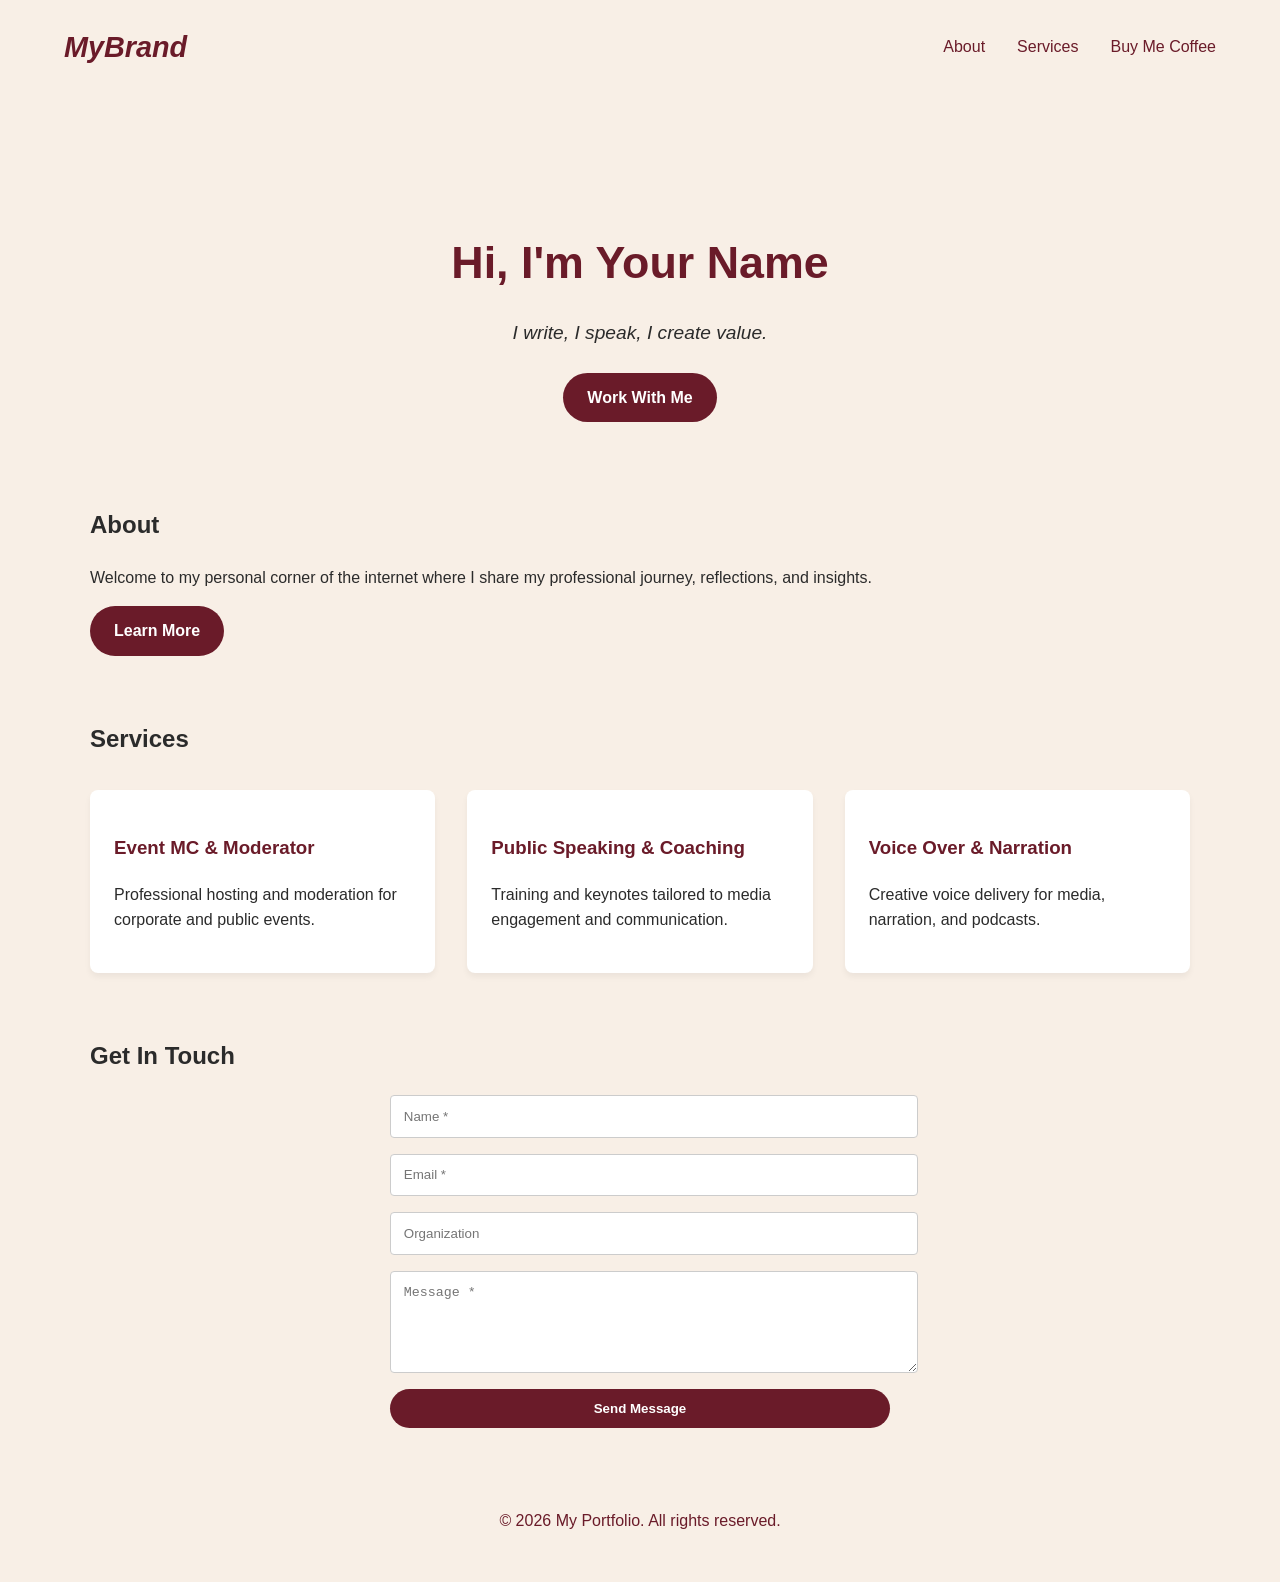
==== index.html @ 838e9119 "Complete portfolio website structure and styling" ====
<!DOCTYPE html>
<html lang="en">
<head>
  <meta charset="UTF-8">
  <meta name="viewport" content="width=device-width, initial-scale=1.0">
  <title>Home - My Portfolio</title>
  <link rel="stylesheet" href="style.css">
</head>
<body>

  <nav>
    <a href="index.html" class="logo">MyBrand</a>
    <ul class="nav-links">
      <li><a href="about.html">About</a></li>
      <li><a href="index.html#services">Services</a></li>
      <li><a href="support.html">Buy Me Coffee</a></li>
    </ul>
  </nav>

  <main class="container">
    <!-- Hero Section -->
    <section class="hero">
      <h1>Hi, I'm Your Name</h1>
      <p>I write, I speak, I create value.</p>
      <a href="#contact" class="btn-primary">Work With Me</a>
    </section>

    <!-- About Preview Section -->
    <section>
      <h2>About</h2>
      <p>Welcome to my personal corner of the internet where I share my professional journey, reflections, and insights.</p>
      <a href="about.html" class="btn-primary">Learn More</a>
    </section>

    <!-- Services Section -->
    <section id="services" style="margin-top: 4rem;">
      <h2>Services</h2>
      <div class="services-grid">
        <div class="card">
          <h3>Event MC & Moderator</h3>
          <p>Professional hosting and moderation for corporate and public events.</p>
        </div>
        <div class="card">
          <h3>Public Speaking & Coaching</h3>
          <p>Training and keynotes tailored to media engagement and communication.</p>
        </div>
        <div class="card">
          <h3>Voice Over & Narration</h3>
          <p>Creative voice delivery for media, narration, and podcasts.</p>
        </div>
      </div>
    </section>

    <!-- Contact Form Section -->
    <section id="contact" style="margin-top: 4rem;">
      <h2>Get In Touch</h2>
      <!-- Replace YOUR_FORM_ENDPOINT with Formspree or Web3Forms URL -->
      <form class="contact-form" action="https://formspree.io/f/YOUR_FORM_ENDPOINT" method="POST">
        <input type="text" name="name" placeholder="Name *" required>
        <input type="email" name="email" placeholder="Email *" required>
        <input type="text" name="organization" placeholder="Organization">
        <textarea name="message" rows="5" placeholder="Message *" required></textarea>
        <button type="submit" class="btn-primary">Send Message</button>
      </form>
    </section>
  </main>

  <footer>
    <p>&copy; 2026 My Portfolio. All rights reserved.</p>
  </footer>

</body>
</html>
---- style.css ----
/* Color Theme & Typography */
:root {
  --bg-color: #F8EFE6;
  --text-dark: #2B2B2B;
  --accent-burgundy: #6A1B29;
  --card-bg: #FFFFFF;
}

body {
  margin: 0;
  padding: 0;
  background-color: var(--bg-color);
  color: var(--text-dark);
  font-family: 'Segoe UI', Tahoma, Geneva, Verdana, sans-serif;
  line-height: 1.6;
}

/* Navigation */
nav {
  display: flex;
  justify-content: space-between;
  align-items: center;
  padding: 1.5rem 5%;
}

.logo {
  font-size: 1.8rem;
  font-weight: bold;
  font-style: italic;
  color: var(--accent-burgundy);
  text-decoration: none;
}

.nav-links {
  list-style: none;
  display: flex;
  gap: 2rem;
  margin: 0;
  padding: 0;
}

.nav-links a {
  text-decoration: none;
  color: var(--accent-burgundy);
  font-weight: 500;
}

/* Buttons */
.btn-primary {
  background-color: var(--accent-burgundy);
  color: #FFF;
  padding: 0.75rem 1.5rem;
  border-radius: 25px;
  text-decoration: none;
  display: inline-block;
  border: none;
  cursor: pointer;
  font-weight: bold;
}

/* Layout Sections */
.container {
  width: 90%;
  max-width: 1100px;
  margin: 0 auto;
  padding: 2rem 0;
}

.hero {
  text-align: center;
  padding: 4rem 1rem;
}

.hero h1 {
  font-size: 2.8rem;
  color: var(--accent-burgundy);
  margin-bottom: 0.5rem;
}

.hero p {
  font-size: 1.2rem;
  font-style: italic;
  margin-bottom: 1.5rem;
}

.services-grid, .grid-2-col {
  display: grid;
  grid-template-columns: repeat(auto-fit, minmax(280px, 1fr));
  gap: 2rem;
  margin-top: 2rem;
}

.card {
  background: var(--card-bg);
  padding: 1.5rem;
  border-radius: 8px;
  box-shadow: 0 4px 6px rgba(0,0,0,0.05);
}

.card h3 {
  color: var(--accent-burgundy);
}

/* Contact Form */
.contact-form {
  display: flex;
  flex-direction: column;
  gap: 1rem;
  max-width: 500px;
  margin: 0 auto;
}

.contact-form input, .contact-form textarea {
  width: 100%;
  padding: 0.8rem;
  border: 1px solid #CCC;
  border-radius: 4px;
}

footer {
  text-align: center;
  padding: 2rem;
  color: var(--accent-burgundy);
}
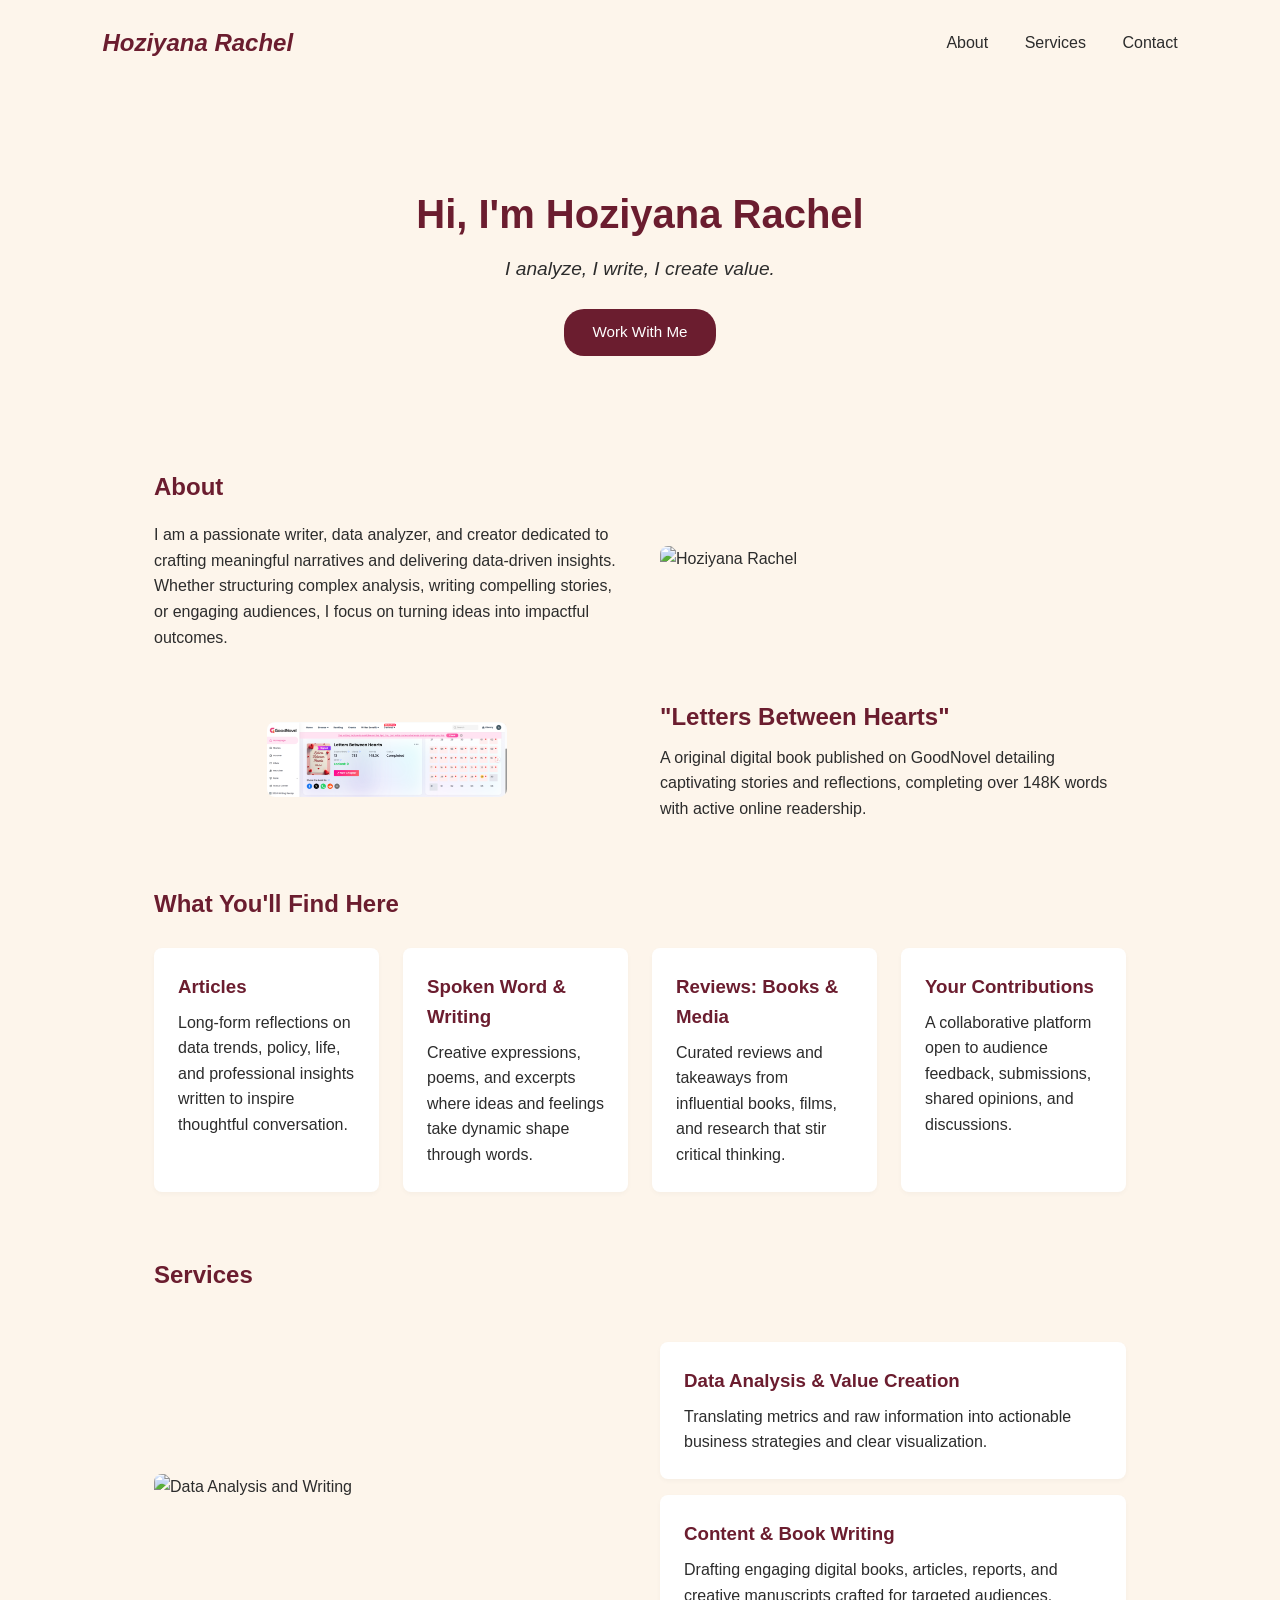
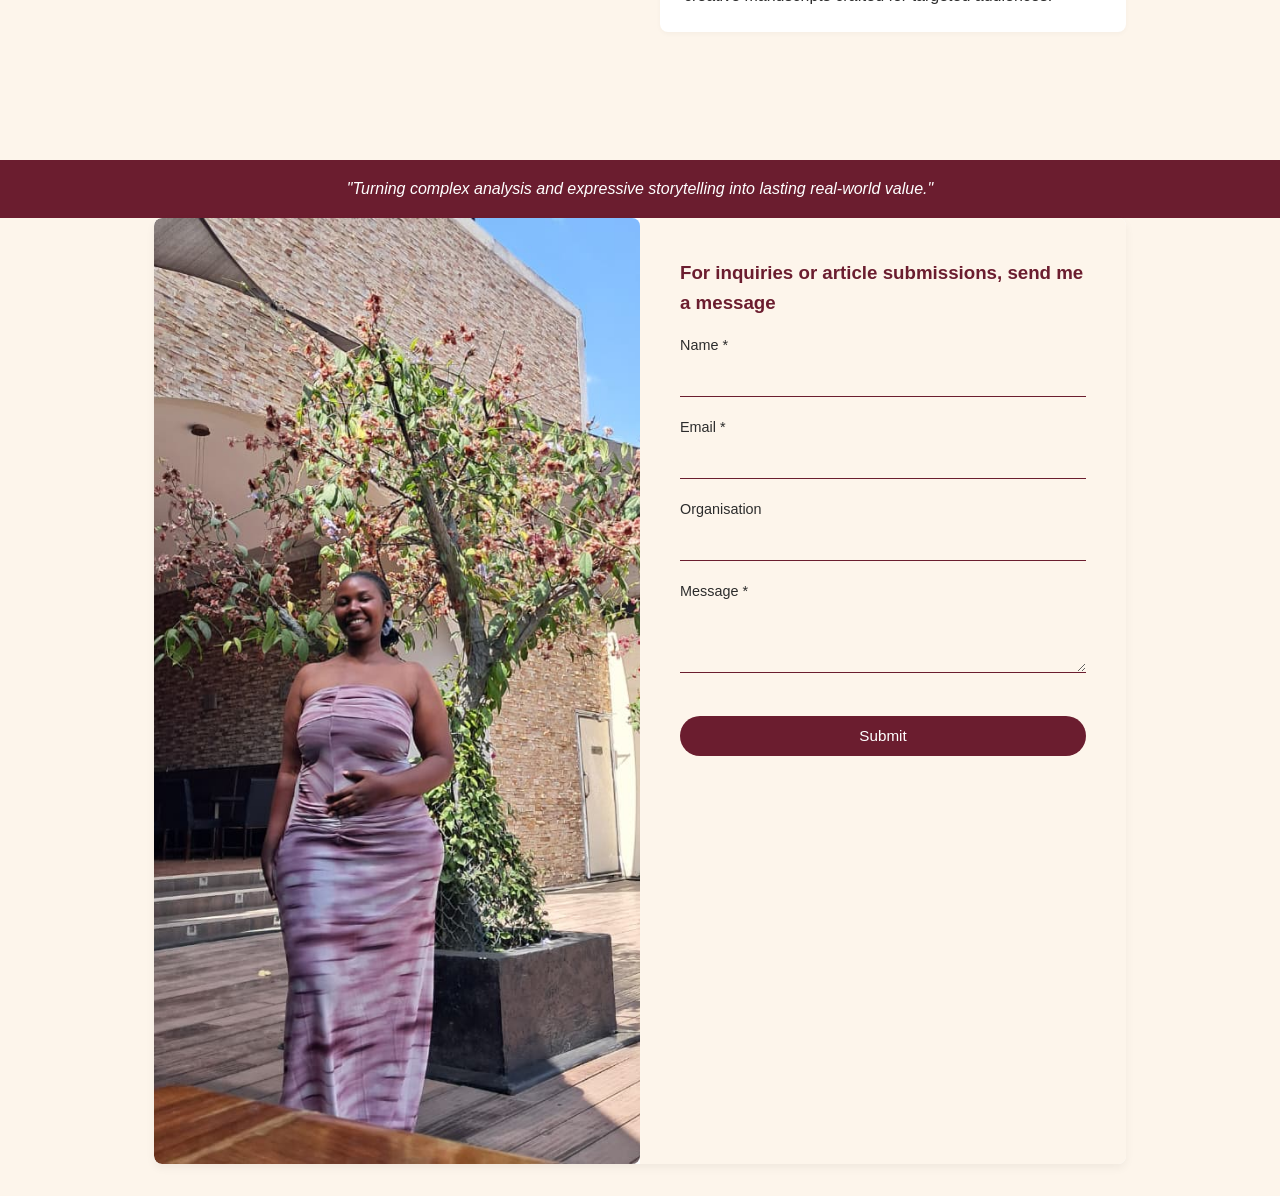
==== commit 9218a9d2: "Updated portfolio layout, about content, and contact form" ====
--- a/index.html
+++ b/index.html
@@ -3,71 +3,288 @@
 <head>
   <meta charset="UTF-8">
   <meta name="viewport" content="width=device-width, initial-scale=1.0">
-  <title>Home - My Portfolio</title>
-  <link rel="stylesheet" href="style.css">
+  <title>Hoziyana Rachel - Portfolio</title>
+  <style>
+    :root {
+      --bg-color: #fdf5eb;
+      --primary-color: #6b1d2f;
+      --text-dark: #2c2c2c;
+      --white: #ffffff;
+    }
+
+    * {
+      box-sizing: border-box;
+      margin: 0;
+      padding: 0;
+      font-family: 'Segoe UI', Tahoma, Geneva, Verdana, sans-serif;
+    }
+
+    body {
+      background-color: var(--bg-color);
+      color: var(--text-dark);
+      line-height: 1.6;
+    }
+
+    nav {
+      display: flex;
+      justify-content: space-between;
+      align-items: center;
+      padding: 1.5rem 8%;
+    }
+
+    .brand-logo {
+      font-size: 1.5rem;
+      font-weight: bold;
+      color: var(--primary-color);
+      text-decoration: none;
+      font-style: italic;
+    }
+
+    .nav-links a {
+      margin-left: 2rem;
+      text-decoration: none;
+      color: var(--text-dark);
+      font-weight: 500;
+    }
+
+    .container {
+      max-width: 1100px;
+      margin: 0 auto;
+      padding: 2rem 5%;
+    }
+
+    .hero {
+      text-align: center;
+      padding: 4rem 1rem;
+    }
+
+    .hero h1 {
+      font-size: 2.5rem;
+      color: var(--primary-color);
+      margin-bottom: 0.5rem;
+    }
+
+    .hero p {
+      font-size: 1.2rem;
+      font-style: italic;
+      margin-bottom: 1.5rem;
+    }
+
+    .btn-primary {
+      display: inline-block;
+      background-color: var(--primary-color);
+      color: var(--white);
+      padding: 0.7rem 1.8rem;
+      border-radius: 20px;
+      text-decoration: none;
+      border: none;
+      cursor: pointer;
+      font-size: 0.95rem;
+    }
+
+    .grid-2 {
+      display: grid;
+      grid-template-columns: repeat(auto-fit, minmax(300px, 1fr));
+      gap: 2.5rem;
+      align-items: center;
+      margin: 3rem 0;
+    }
+
+    .grid-4 {
+      display: grid;
+      grid-template-columns: repeat(auto-fit, minmax(220px, 1fr));
+      gap: 1.5rem;
+      margin-top: 1.5rem;
+    }
+
+    .img-fluid {
+      width: 100%;
+      height: auto;
+      border-radius: 8px;
+      object-fit: cover;
+    }
+
+    .profile-frame {
+      max-height: 450px;
+      object-fit: cover;
+    }
+
+    .quote-banner {
+      background-color: var(--primary-color);
+      color: var(--white);
+      text-align: center;
+      padding: 1rem 2rem;
+      font-style: italic;
+      margin-top: 3rem;
+    }
+
+    .contact-container {
+      display: grid;
+      grid-template-columns: repeat(auto-fit, minmax(300px, 1fr));
+      background-color: var(--white);
+      border-radius: 8px;
+      overflow: hidden;
+      margin-top: 0;
+      box-shadow: 0 4px 10px rgba(0,0,0,0.05);
+    }
+
+    .contact-form {
+      padding: 2.5rem;
+      background-color: var(--bg-color);
+    }
+
+    .form-group {
+      margin-bottom: 1.2rem;
+    }
+
+    .form-group label {
+      display: block;
+      margin-bottom: 0.3rem;
+      font-size: 0.9rem;
+    }
+
+    .form-group input, .form-group textarea {
+      width: 100%;
+      padding: 0.6rem;
+      border: none;
+      border-bottom: 1px solid var(--primary-color);
+      background: transparent;
+      outline: none;
+    }
+
+    .card {
+      background: var(--white);
+      padding: 1.5rem;
+      border-radius: 8px;
+      box-shadow: 0 2px 5px rgba(0,0,0,0.03);
+    }
+
+    .card h3 {
+      color: var(--primary-color);
+      margin-bottom: 0.5rem;
+    }
+  </style>
 </head>
 <body>
 
   <nav>
-    <a href="index.html" class="logo">MyBrand</a>
-    <ul class="nav-links">
-      <li><a href="about.html">About</a></li>
-      <li><a href="index.html#services">Services</a></li>
-      <li><a href="support.html">Buy Me Coffee</a></li>
-    </ul>
+    <a href="#" class="brand-logo">Hoziyana Rachel</a>
+    <div class="nav-links">
+      <a href="#about">About</a>
+      <a href="#services">Services</a>
+      <a href="#contact">Contact</a>
+    </div>
   </nav>
 
   <main class="container">
     <!-- Hero Section -->
     <section class="hero">
-      <h1>Hi, I'm Your Name</h1>
-      <p>I write, I speak, I create value.</p>
+      <h1>Hi, I'm Hoziyana Rachel</h1>
+      <p>I analyze, I write, I create value.</p>
       <a href="#contact" class="btn-primary">Work With Me</a>
     </section>
 
-    <!-- About Preview Section -->
-    <section>
-      <h2>About</h2>
-      <p>Welcome to my personal corner of the internet where I share my professional journey, reflections, and insights.</p>
-      <a href="about.html" class="btn-primary">Learn More</a>
+    <!-- About Section -->
+    <section id="about" class="grid-2">
+      <div>
+        <h2 style="color: var(--primary-color); margin-bottom: 1rem;">About</h2>
+        <p>I am a passionate writer, data analyzer, and creator dedicated to crafting meaningful narratives and delivering data-driven insights. Whether structuring complex analysis, writing compelling stories, or engaging audiences, I focus on turning ideas into impactful outcomes.</p>
+      </div>
+      <div>
+        <img src="images/profile1.jpg" alt="Hoziyana Rachel" class="img-fluid profile-frame">
+      </div>
+    </section>
+
+    <!-- Book Showcase Section -->
+    <section class="grid-2">
+      <div>
+        <img src="images/book.png" alt="Letters Between Hearts Cover" class="img-fluid" style="max-width: 240px; margin: 0 auto; display: block;">
+      </div>
+      <div>
+        <h2 style="color: var(--primary-color); margin-bottom: 0.5rem;">"Letters Between Hearts"</h2>
+        <p>A original digital book published on GoodNovel detailing captivating stories and reflections, completing over 148K words with active online readership.</p>
+      </div>
+    </section>
+
+    <!-- What You'll Find Here Section -->
+    <section style="margin-top: 4rem;">
+      <h2 style="color: var(--primary-color); margin-bottom: 1rem;">What You'll Find Here</h2>
+      <div class="grid-4">
+        <div class="card">
+          <h3>Articles</h3>
+          <p>Long-form reflections on data trends, policy, life, and professional insights written to inspire thoughtful conversation.</p>
+        </div>
+        <div class="card">
+          <h3>Spoken Word & Writing</h3>
+          <p>Creative expressions, poems, and excerpts where ideas and feelings take dynamic shape through words.</p>
+        </div>
+        <div class="card">
+          <h3>Reviews: Books & Media</h3>
+          <p>Curated reviews and takeaways from influential books, films, and research that stir critical thinking.</p>
+        </div>
+        <div class="card">
+          <h3>Your Contributions</h3>
+          <p>A collaborative platform open to audience feedback, submissions, shared opinions, and discussions.</p>
+        </div>
+      </div>
     </section>
 
     <!-- Services Section -->
     <section id="services" style="margin-top: 4rem;">
-      <h2>Services</h2>
-      <div class="services-grid">
-        <div class="card">
-          <h3>Event MC & Moderator</h3>
-          <p>Professional hosting and moderation for corporate and public events.</p>
-        </div>
-        <div class="card">
-          <h3>Public Speaking & Coaching</h3>
-          <p>Training and keynotes tailored to media engagement and communication.</p>
-        </div>
-        <div class="card">
-          <h3>Voice Over & Narration</h3>
-          <p>Creative voice delivery for media, narration, and podcasts.</p>
-        </div>
-      </div>
-    </section>
-
-    <!-- Contact Form Section -->
-    <section id="contact" style="margin-top: 4rem;">
-      <h2>Get In Touch</h2>
-      <!-- Replace YOUR_FORM_ENDPOINT with Formspree or Web3Forms URL -->
-      <form class="contact-form" action="https://formspree.io/f/YOUR_FORM_ENDPOINT" method="POST">
-        <input type="text" name="name" placeholder="Name *" required>
-        <input type="email" name="email" placeholder="Email *" required>
-        <input type="text" name="organization" placeholder="Organization">
-        <textarea name="message" rows="5" placeholder="Message *" required></textarea>
-        <button type="submit" class="btn-primary">Send Message</button>
-      </form>
+      <h2 style="color: var(--primary-color); margin-bottom: 1rem;">Services</h2>
+      <div class="grid-2">
+        <div>
+          <img src="images/desk.jpg" alt="Data Analysis and Writing" class="img-fluid">
+        </div>
+        <div>
+          <div class="card" style="margin-bottom: 1rem;">
+            <h3>Data Analysis & Value Creation</h3>
+            <p>Translating metrics and raw information into actionable business strategies and clear visualization.</p>
+          </div>
+          <div class="card">
+            <h3>Content & Book Writing</h3>
+            <p>Drafting engaging digital books, articles, reports, and creative manuscripts crafted for targeted audiences.</p>
+          </div>
+        </div>
+      </div>
     </section>
   </main>
 
-  <footer>
-    <p>&copy; 2026 My Portfolio. All rights reserved.</p>
-  </footer>
+  <!-- Quote Banner -->
+  <div class="quote-banner">
+    <p>"Turning complex analysis and expressive storytelling into lasting real-world value."</p>
+  </div>
+
+  <!-- Contact & Submission Section -->
+  <section id="contact" class="container" style="padding-top: 0;">
+    <div class="contact-container">
+      <div>
+        <img src="images/profile2.jpg" alt="Hoziyana Rachel" class="img-fluid" style="height: 100%; object-fit: cover;">
+      </div>
+      <div class="contact-form">
+        <h3 style="color: var(--primary-color); margin-bottom: 1rem;">For inquiries or article submissions, send me a message</h3>
+        <form>
+          <div class="form-group">
+            <label>Name *</label>
+            <input type="text" required>
+          </div>
+          <div class="form-group">
+            <label>Email *</label>
+            <input type="email" required>
+          </div>
+          <div class="form-group">
+            <label>Organisation</label>
+            <input type="text">
+          </div>
+          <div class="form-group">
+            <label>Message *</label>
+            <textarea rows="3" required></textarea>
+          </div>
+          <button type="submit" class="btn-primary" style="width: 100%; margin-top: 1rem;">Submit</button>
+        </form>
+      </div>
+    </div>
+  </section>
 
 </body>
 </html>
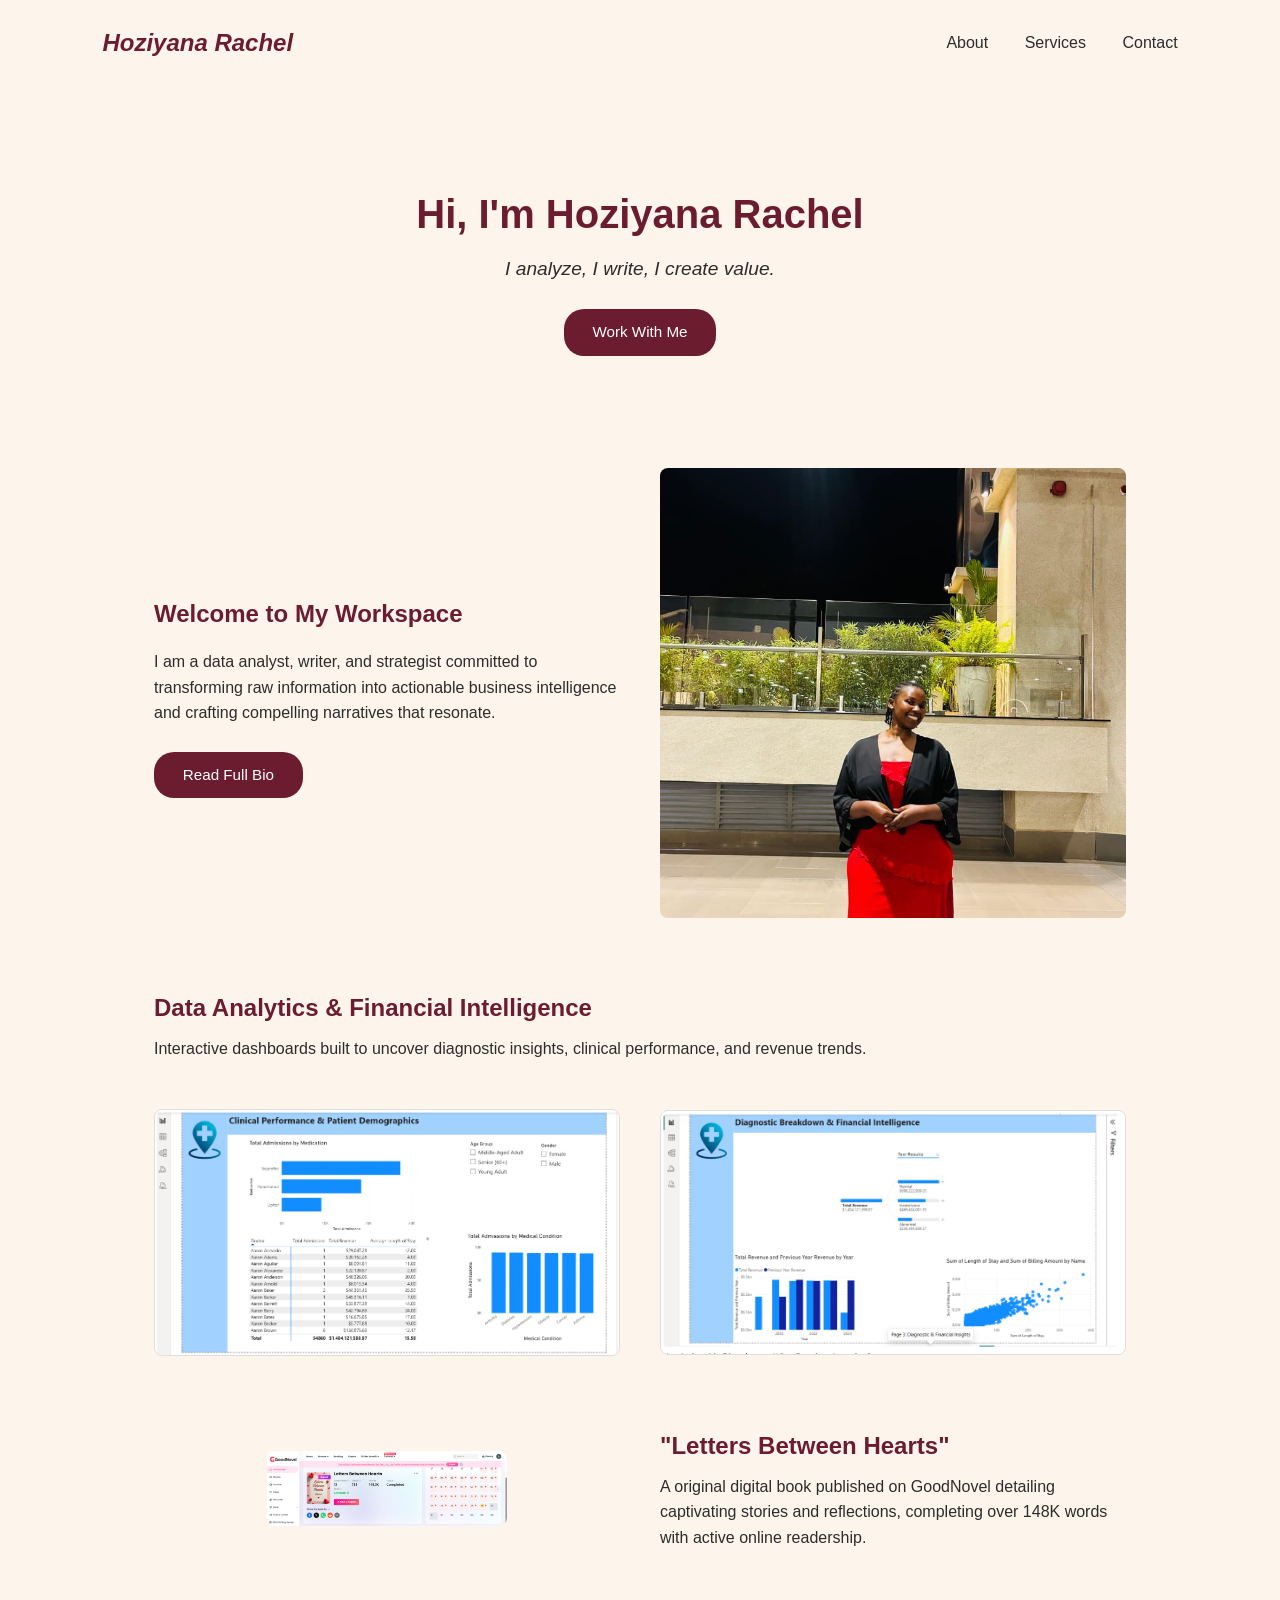
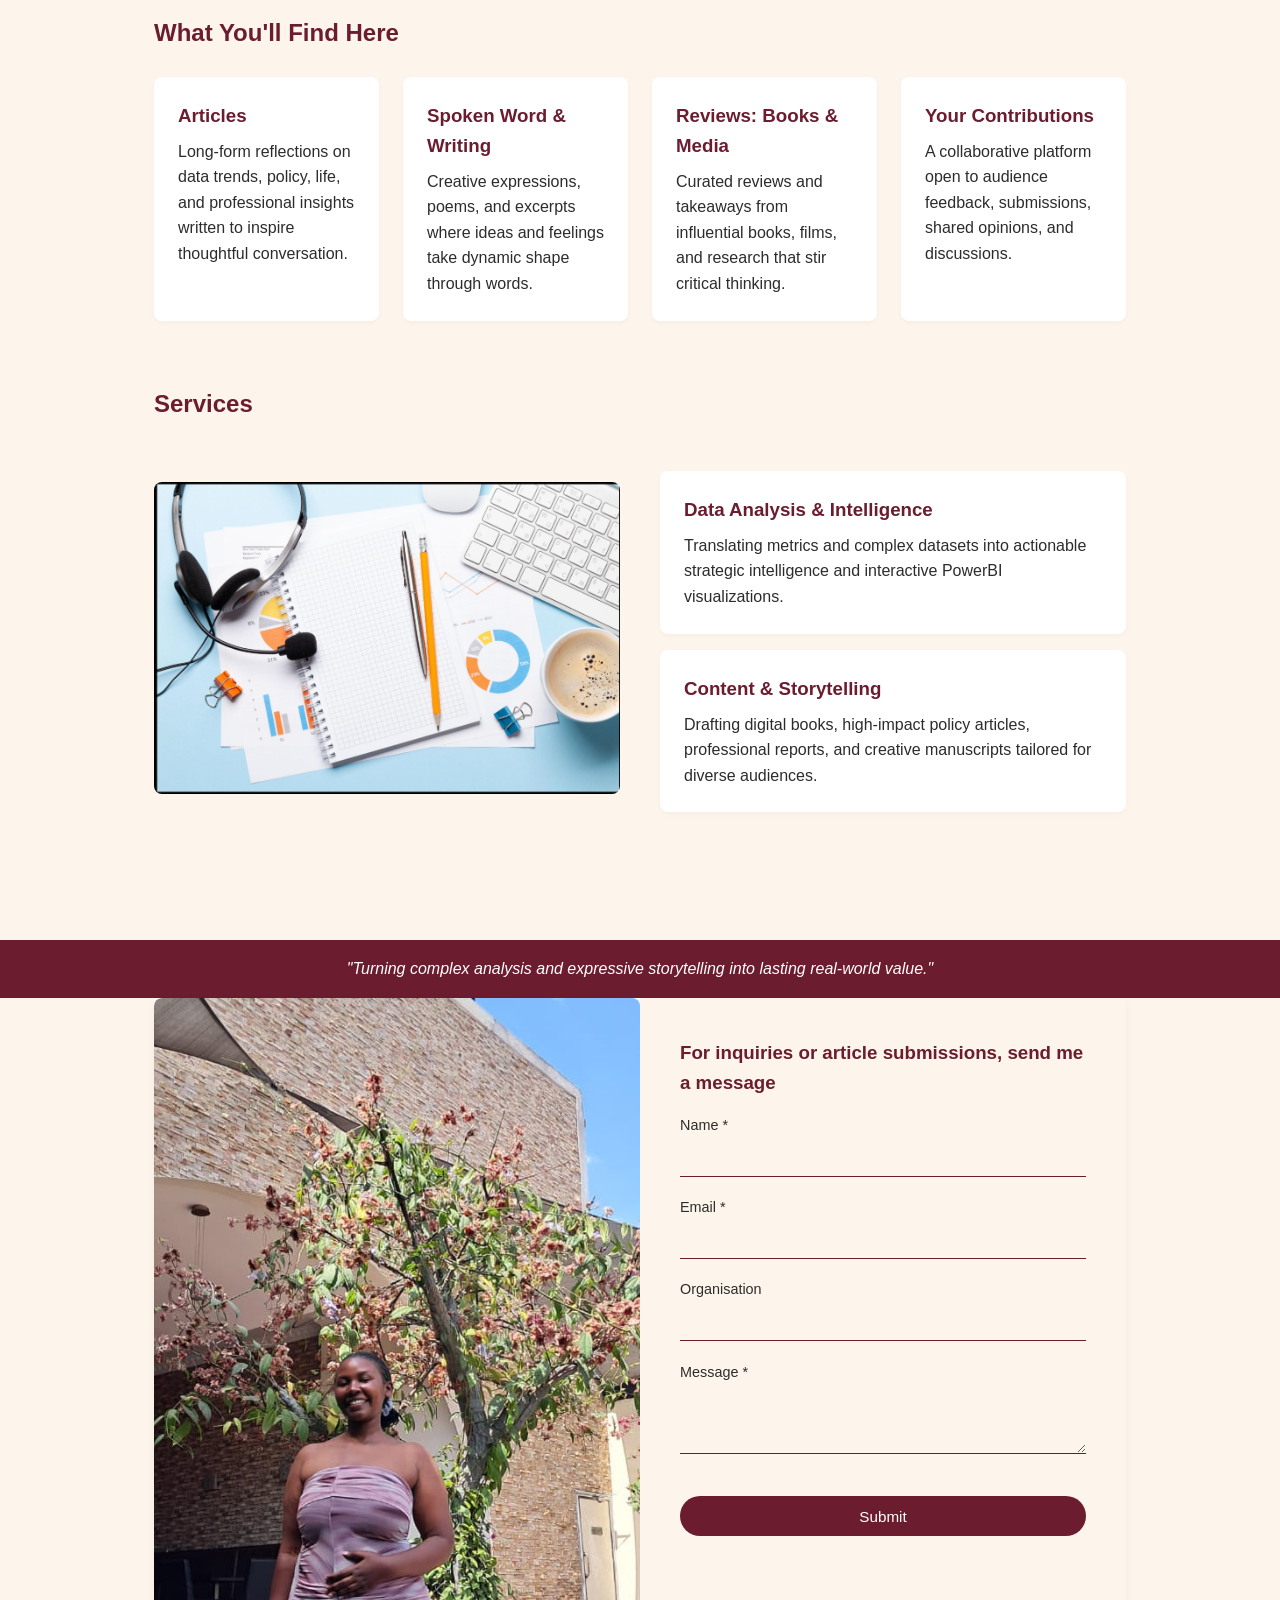
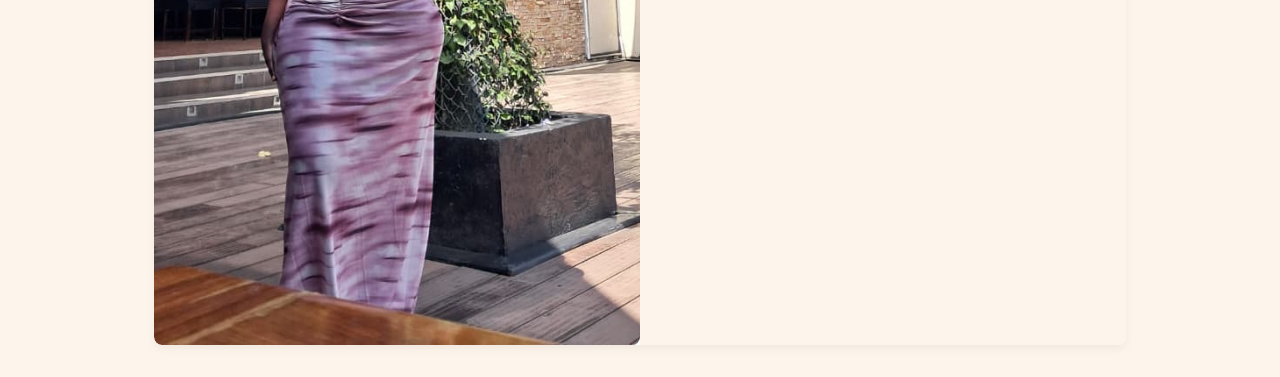
==== commit 3a7e5359: "Update home and about page content" ====
--- a/index.html
+++ b/index.html
@@ -168,9 +168,9 @@
 <body>
 
   <nav>
-    <a href="#" class="brand-logo">Hoziyana Rachel</a>
+    <a href="index.html" class="brand-logo">Hoziyana Rachel</a>
     <div class="nav-links">
-      <a href="#about">About</a>
+      <a href="about.html">About</a>
       <a href="#services">Services</a>
       <a href="#contact">Contact</a>
     </div>
@@ -184,19 +184,35 @@
       <a href="#contact" class="btn-primary">Work With Me</a>
     </section>
 
-    <!-- About Section -->
+    <!-- Brief Overview Section -->
     <section id="about" class="grid-2">
       <div>
-        <h2 style="color: var(--primary-color); margin-bottom: 1rem;">About</h2>
-        <p>I am a passionate writer, data analyzer, and creator dedicated to crafting meaningful narratives and delivering data-driven insights. Whether structuring complex analysis, writing compelling stories, or engaging audiences, I focus on turning ideas into impactful outcomes.</p>
+        <h2 style="color: var(--primary-color); margin-bottom: 1rem;">Welcome to My Workspace</h2>
+        <p>I am a data analyst, writer, and strategist committed to transforming raw information into actionable business intelligence and crafting compelling narratives that resonate.</p>
+        <br>
+        <a href="about.html" class="btn-primary">Read Full Bio</a>
       </div>
       <div>
         <img src="images/profile1.jpg" alt="Hoziyana Rachel" class="img-fluid profile-frame">
       </div>
     </section>
 
+    <!-- Data Dashboards Showcase -->
+    <section style="margin-top: 4rem;">
+      <h2 style="color: var(--primary-color); margin-bottom: 0.5rem;">Data Analytics & Financial Intelligence</h2>
+      <p style="margin-bottom: 1.5rem;">Interactive dashboards built to uncover diagnostic insights, clinical performance, and revenue trends.</p>
+      <div class="grid-2">
+        <div>
+          <img src="images/chart1.png" alt="Diagnostic Breakdown & Financial Intelligence Dashboard" class="img-fluid" style="border: 1px solid #ddd;">
+        </div>
+        <div>
+          <img src="images/chart2.png" alt="Clinical Performance & Patient Demographics Dashboard" class="img-fluid" style="border: 1px solid #ddd;">
+        </div>
+      </div>
+    </section>
+
     <!-- Book Showcase Section -->
-    <section class="grid-2">
+    <section class="grid-2" style="margin-top: 4rem;">
       <div>
         <img src="images/book.png" alt="Letters Between Hearts Cover" class="img-fluid" style="max-width: 240px; margin: 0 auto; display: block;">
       </div>
@@ -238,12 +254,12 @@
         </div>
         <div>
           <div class="card" style="margin-bottom: 1rem;">
-            <h3>Data Analysis & Value Creation</h3>
-            <p>Translating metrics and raw information into actionable business strategies and clear visualization.</p>
+            <h3>Data Analysis & Intelligence</h3>
+            <p>Translating metrics and complex datasets into actionable strategic intelligence and interactive PowerBI visualizations.</p>
           </div>
           <div class="card">
-            <h3>Content & Book Writing</h3>
-            <p>Drafting engaging digital books, articles, reports, and creative manuscripts crafted for targeted audiences.</p>
+            <h3>Content & Storytelling</h3>
+            <p>Drafting digital books, high-impact policy articles, professional reports, and creative manuscripts tailored for diverse audiences.</p>
           </div>
         </div>
       </div>
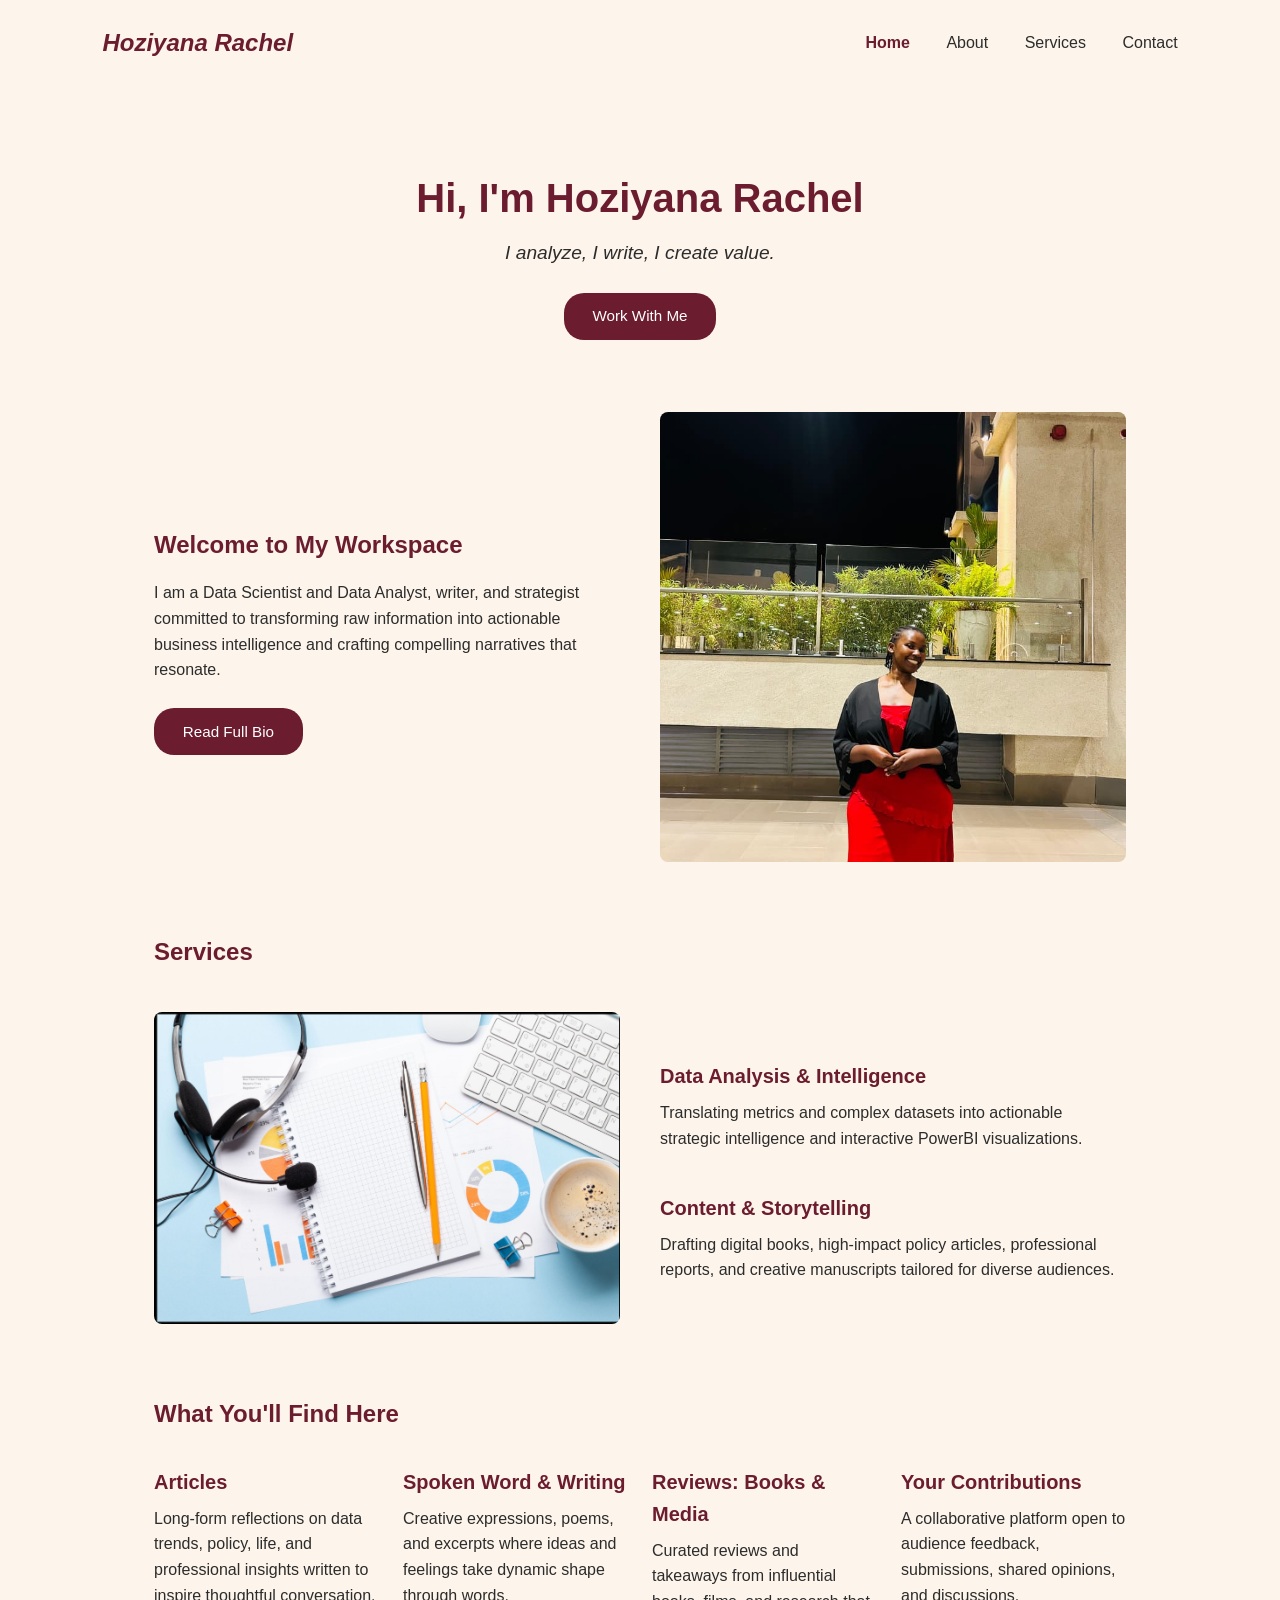
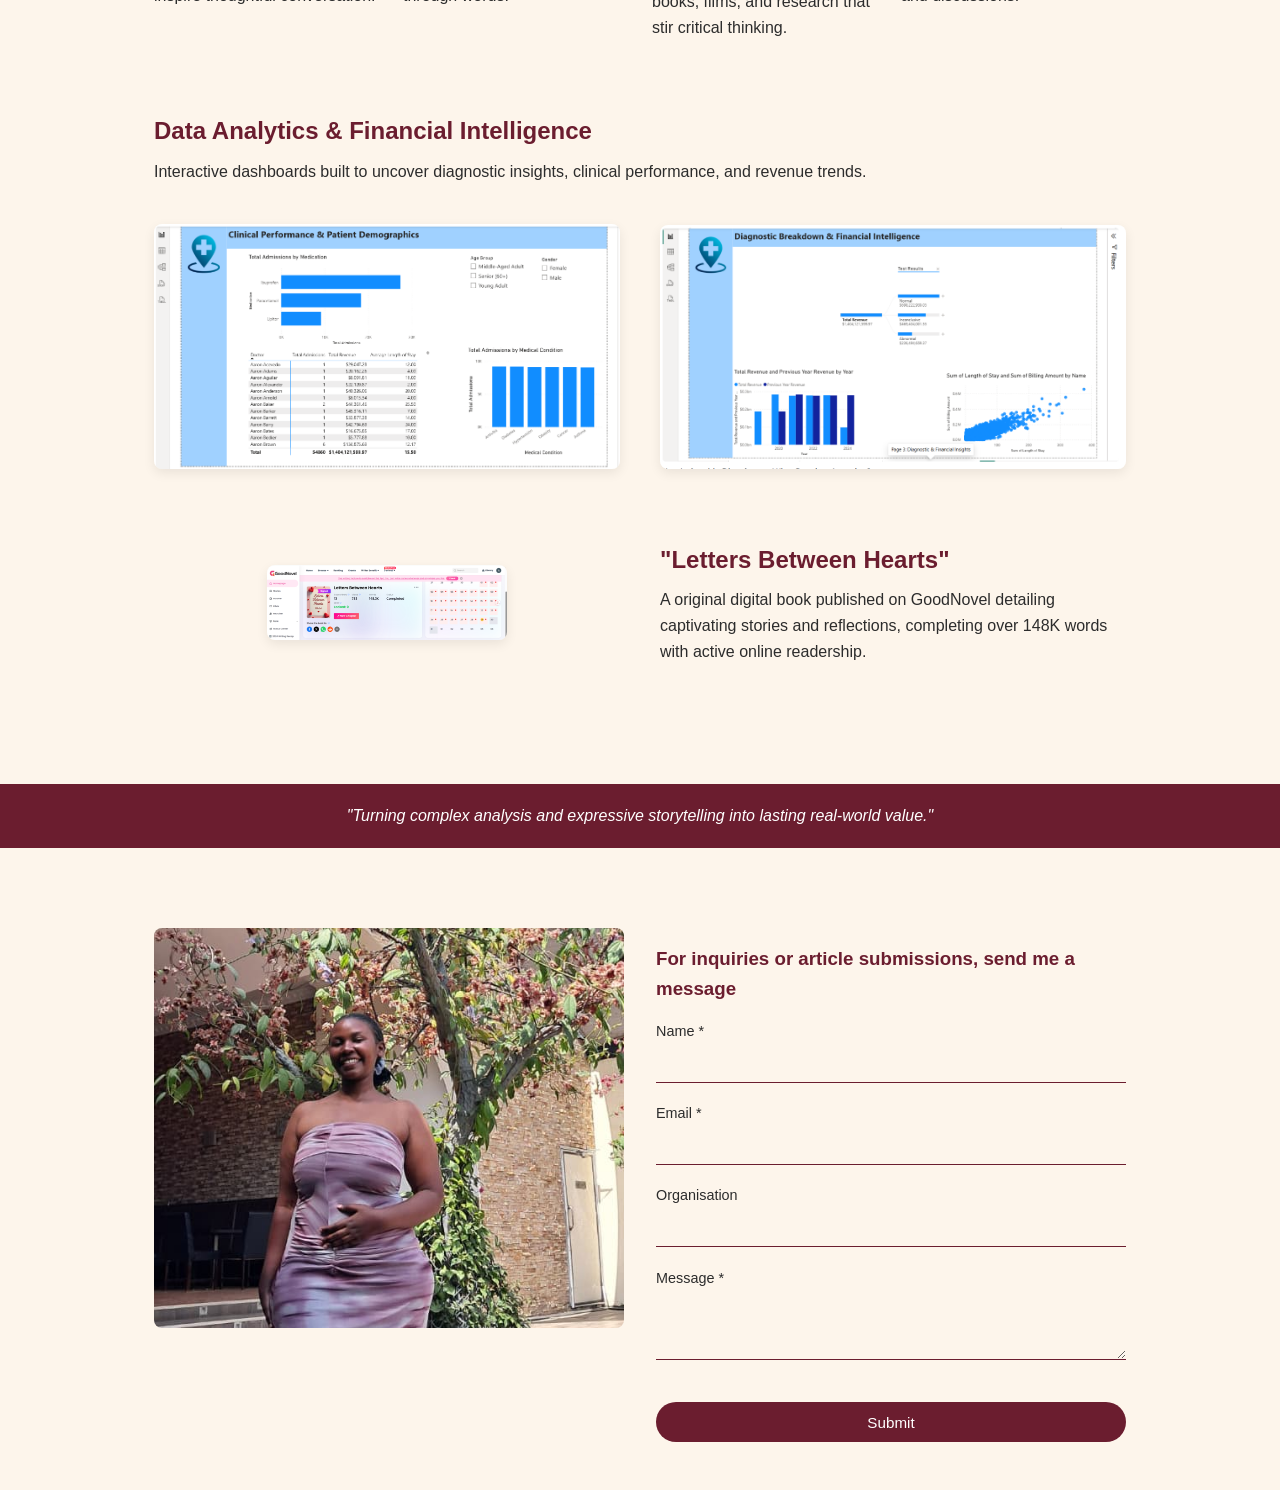
==== commit 3692913c: "Restore content in index.html" ====
--- a/index.html
+++ b/index.html
@@ -23,6 +23,7 @@
       background-color: var(--bg-color);
       color: var(--text-dark);
       line-height: 1.6;
+      font-family: 'Segoe UI', Tahoma, Geneva, Verdana, sans-serif;
     }
 
     nav {
@@ -45,6 +46,7 @@
       text-decoration: none;
       color: var(--text-dark);
       font-weight: 500;
+      font-family: inherit;
     }
 
     .container {
@@ -55,13 +57,14 @@
 
     .hero {
       text-align: center;
-      padding: 4rem 1rem;
+      padding: 3rem 1rem 2rem 1rem;
     }
 
     .hero h1 {
       font-size: 2.5rem;
       color: var(--primary-color);
       margin-bottom: 0.5rem;
+      font-family: inherit;
     }
 
     .hero p {
@@ -87,7 +90,7 @@
       grid-template-columns: repeat(auto-fit, minmax(300px, 1fr));
       gap: 2.5rem;
       align-items: center;
-      margin: 3rem 0;
+      margin: 2.5rem 0;
     }
 
     .grid-4 {
@@ -109,11 +112,25 @@
       object-fit: cover;
     }
 
+    .card {
+      background: transparent;
+      padding: 0.5rem 0;
+      border-radius: 0;
+      box-shadow: none;
+    }
+
+    .card h3 {
+      color: var(--primary-color);
+      margin-bottom: 0.5rem;
+      font-size: 1.25rem;
+      font-family: inherit;
+    }
+
     .quote-banner {
       background-color: var(--primary-color);
       color: var(--white);
       text-align: center;
-      padding: 1rem 2rem;
+      padding: 1.2rem 2rem;
       font-style: italic;
       margin-top: 3rem;
     }
@@ -121,16 +138,17 @@
     .contact-container {
       display: grid;
       grid-template-columns: repeat(auto-fit, minmax(300px, 1fr));
-      background-color: var(--white);
-      border-radius: 8px;
+      background-color: transparent;
+      border-radius: 0;
       overflow: hidden;
-      margin-top: 0;
-      box-shadow: 0 4px 10px rgba(0,0,0,0.05);
+      margin-top: 2rem;
+      box-shadow: none;
+      gap: 2rem;
     }
 
     .contact-form {
-      padding: 2.5rem;
-      background-color: var(--bg-color);
+      padding: 1rem 0;
+      background-color: transparent;
     }
 
     .form-group {
@@ -150,18 +168,7 @@
       border-bottom: 1px solid var(--primary-color);
       background: transparent;
       outline: none;
-    }
-
-    .card {
-      background: var(--white);
-      padding: 1.5rem;
-      border-radius: 8px;
-      box-shadow: 0 2px 5px rgba(0,0,0,0.03);
-    }
-
-    .card h3 {
-      color: var(--primary-color);
-      margin-bottom: 0.5rem;
+      font-family: inherit;
     }
   </style>
 </head>
@@ -170,6 +177,7 @@
   <nav>
     <a href="index.html" class="brand-logo">Hoziyana Rachel</a>
     <div class="nav-links">
+      <a href="index.html" style="color: var(--primary-color); font-weight: bold;">Home</a>
       <a href="about.html">About</a>
       <a href="#services">Services</a>
       <a href="#contact">Contact</a>
@@ -188,7 +196,7 @@
     <section id="about" class="grid-2">
       <div>
         <h2 style="color: var(--primary-color); margin-bottom: 1rem;">Welcome to My Workspace</h2>
-        <p>I am a data analyst, writer, and strategist committed to transforming raw information into actionable business intelligence and crafting compelling narratives that resonate.</p>
+        <p>I am a Data Scientist and Data Analyst, writer, and strategist committed to transforming raw information into actionable business intelligence and crafting compelling narratives that resonate.</p>
         <br>
         <a href="about.html" class="btn-primary">Read Full Bio</a>
       </div>
@@ -197,28 +205,23 @@
       </div>
     </section>
 
-    <!-- Data Dashboards Showcase -->
-    <section style="margin-top: 4rem;">
-      <h2 style="color: var(--primary-color); margin-bottom: 0.5rem;">Data Analytics & Financial Intelligence</h2>
-      <p style="margin-bottom: 1.5rem;">Interactive dashboards built to uncover diagnostic insights, clinical performance, and revenue trends.</p>
+    <!-- Services Section -->
+    <section id="services" style="margin-top: 4rem;">
+      <h2 style="color: var(--primary-color); margin-bottom: 1rem;">Services</h2>
       <div class="grid-2">
         <div>
-          <img src="images/chart1.png" alt="Diagnostic Breakdown & Financial Intelligence Dashboard" class="img-fluid" style="border: 1px solid #ddd;">
+          <img src="images/desk.jpg" alt="Data Analysis and Writing" class="img-fluid">
         </div>
         <div>
-          <img src="images/chart2.png" alt="Clinical Performance & Patient Demographics Dashboard" class="img-fluid" style="border: 1px solid #ddd;">
-        </div>
-      </div>
-    </section>
-
-    <!-- Book Showcase Section -->
-    <section class="grid-2" style="margin-top: 4rem;">
-      <div>
-        <img src="images/book.png" alt="Letters Between Hearts Cover" class="img-fluid" style="max-width: 240px; margin: 0 auto; display: block;">
-      </div>
-      <div>
-        <h2 style="color: var(--primary-color); margin-bottom: 0.5rem;">"Letters Between Hearts"</h2>
-        <p>A original digital book published on GoodNovel detailing captivating stories and reflections, completing over 148K words with active online readership.</p>
+          <div class="card" style="margin-bottom: 1.5rem;">
+            <h3>Data Analysis & Intelligence</h3>
+            <p>Translating metrics and complex datasets into actionable strategic intelligence and interactive PowerBI visualizations.</p>
+          </div>
+          <div class="card">
+            <h3>Content & Storytelling</h3>
+            <p>Drafting digital books, high-impact policy articles, professional reports, and creative manuscripts tailored for diverse audiences.</p>
+          </div>
+        </div>
       </div>
     </section>
 
@@ -245,25 +248,31 @@
       </div>
     </section>
 
-    <!-- Services Section -->
-    <section id="services" style="margin-top: 4rem;">
-      <h2 style="color: var(--primary-color); margin-bottom: 1rem;">Services</h2>
+    <!-- Data Dashboards Showcase Section -->
+    <section style="margin-top: 4rem;">
+      <h2 style="color: var(--primary-color); margin-bottom: 0.5rem;">Data Analytics & Financial Intelligence</h2>
+      <p style="margin-bottom: 1.5rem;">Interactive dashboards built to uncover diagnostic insights, clinical performance, and revenue trends.</p>
       <div class="grid-2">
         <div>
-          <img src="images/desk.jpg" alt="Data Analysis and Writing" class="img-fluid">
+          <img src="images/chart1.png" alt="Diagnostic Breakdown & Financial Intelligence Dashboard" class="img-fluid" style="box-shadow: 0 4px 12px rgba(0,0,0,0.08);">
         </div>
         <div>
-          <div class="card" style="margin-bottom: 1rem;">
-            <h3>Data Analysis & Intelligence</h3>
-            <p>Translating metrics and complex datasets into actionable strategic intelligence and interactive PowerBI visualizations.</p>
-          </div>
-          <div class="card">
-            <h3>Content & Storytelling</h3>
-            <p>Drafting digital books, high-impact policy articles, professional reports, and creative manuscripts tailored for diverse audiences.</p>
-          </div>
-        </div>
-      </div>
-    </section>
+          <img src="images/chart2.png" alt="Clinical Performance & Patient Demographics Dashboard" class="img-fluid" style="box-shadow: 0 4px 12px rgba(0,0,0,0.08);">
+        </div>
+      </div>
+    </section>
+
+    <!-- Book Showcase Section -->
+    <section class="grid-2" style="margin-top: 4rem;">
+      <div>
+        <img src="images/book.png" alt="Letters Between Hearts Cover" class="img-fluid" style="max-width: 240px; margin: 0 auto; display: block; box-shadow: 0 4px 12px rgba(0,0,0,0.08);">
+      </div>
+      <div>
+        <h2 style="color: var(--primary-color); margin-bottom: 0.5rem;">"Letters Between Hearts"</h2>
+        <p>A original digital book published on GoodNovel detailing captivating stories and reflections, completing over 148K words with active online readership.</p>
+      </div>
+    </section>
+
   </main>
 
   <!-- Quote Banner -->
@@ -272,10 +281,10 @@
   </div>
 
   <!-- Contact & Submission Section -->
-  <section id="contact" class="container" style="padding-top: 0;">
+  <section id="contact" class="container" style="padding-top: 3rem;">
     <div class="contact-container">
       <div>
-        <img src="images/profile2.jpg" alt="Hoziyana Rachel" class="img-fluid" style="height: 100%; object-fit: cover;">
+        <img src="images/profile2.jpg" alt="Hoziyana Rachel" class="img-fluid" style="height: 100%; object-fit: cover; max-height: 400px; width: 100%;">
       </div>
       <div class="contact-form">
         <h3 style="color: var(--primary-color); margin-bottom: 1rem;">For inquiries or article submissions, send me a message</h3>
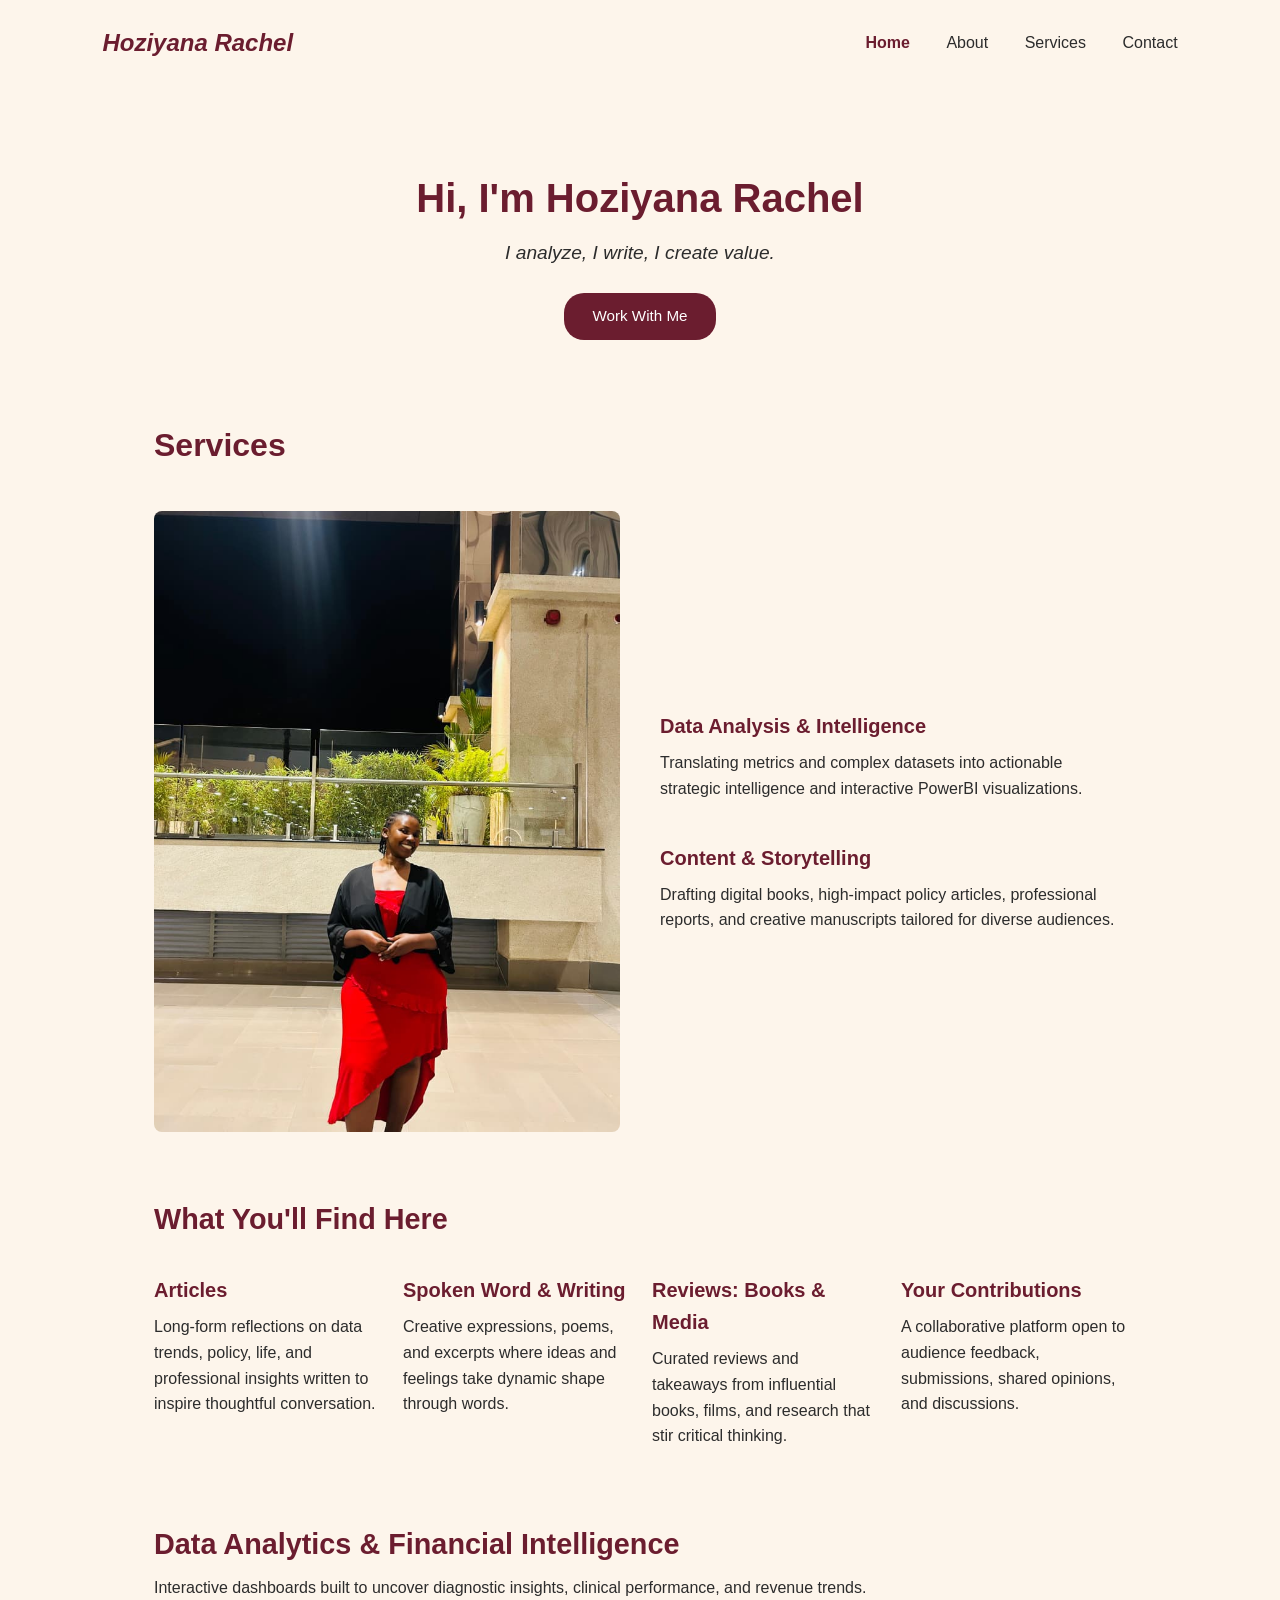
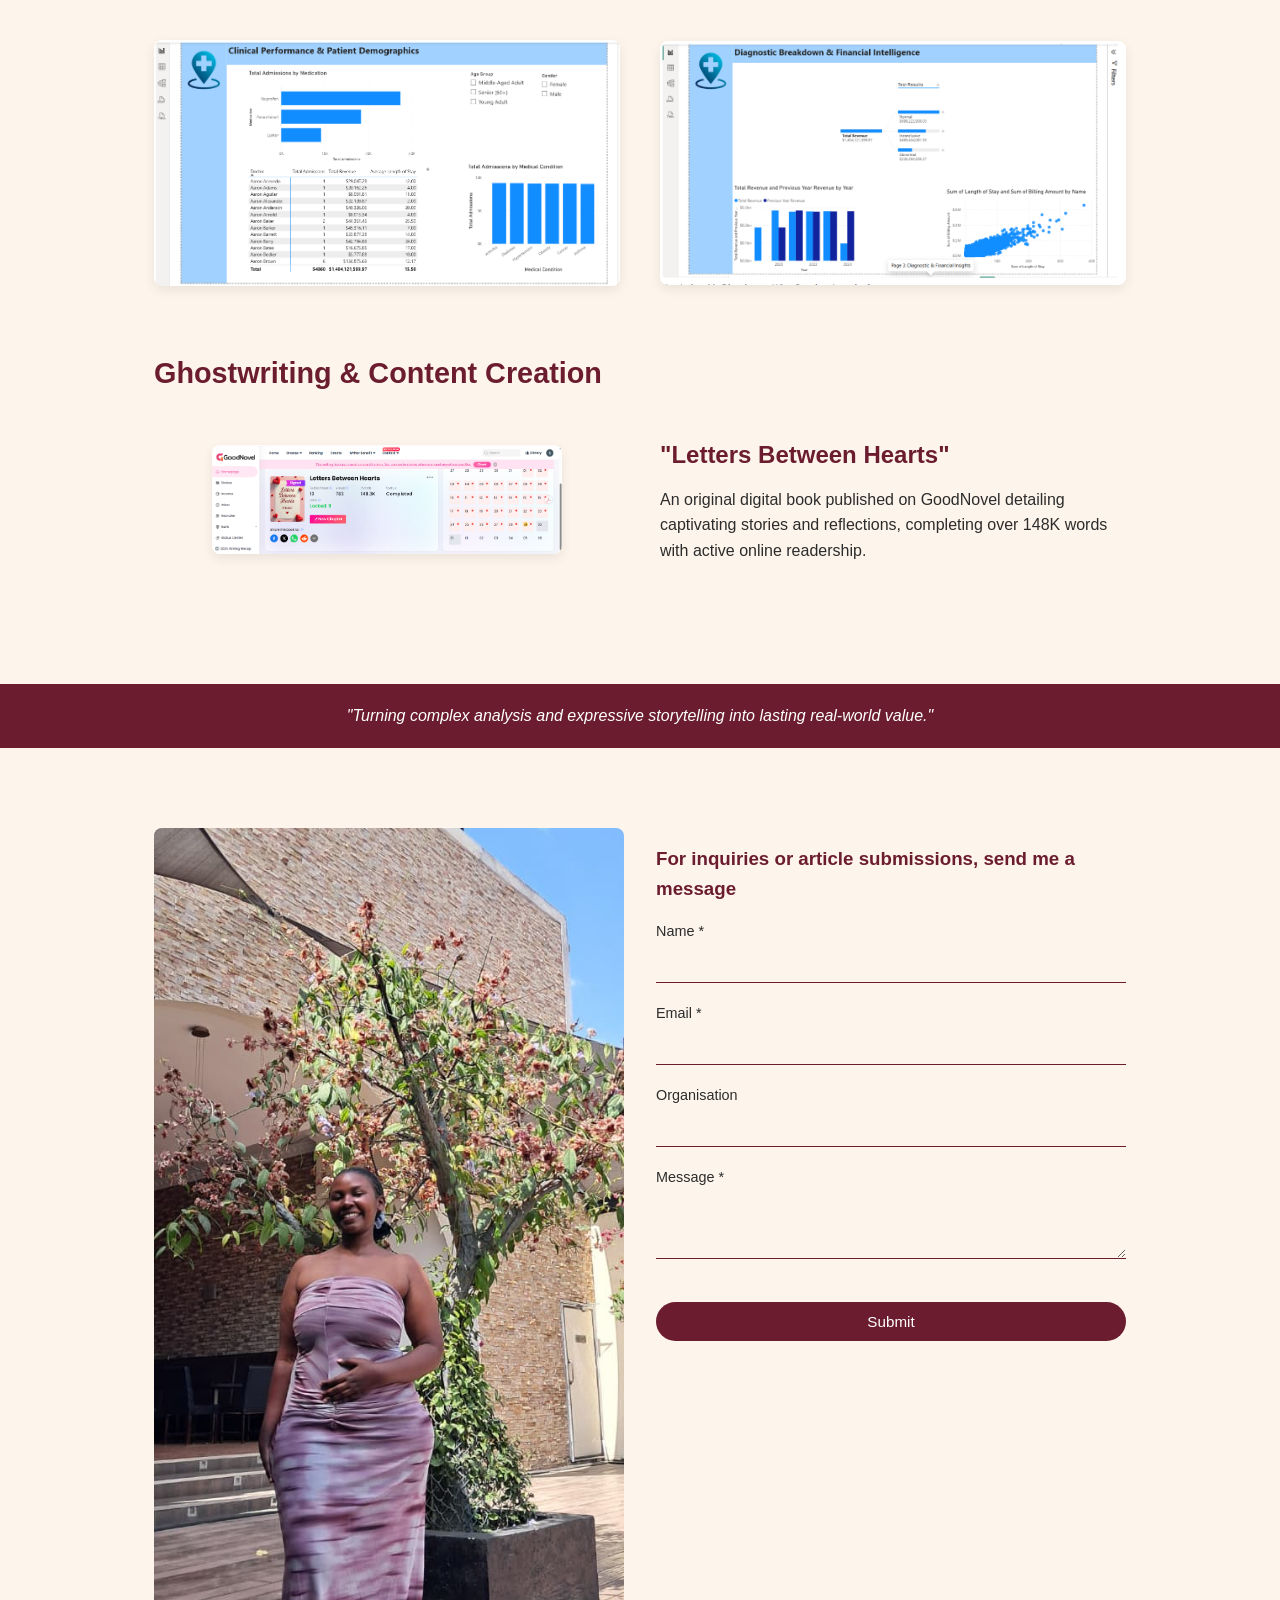
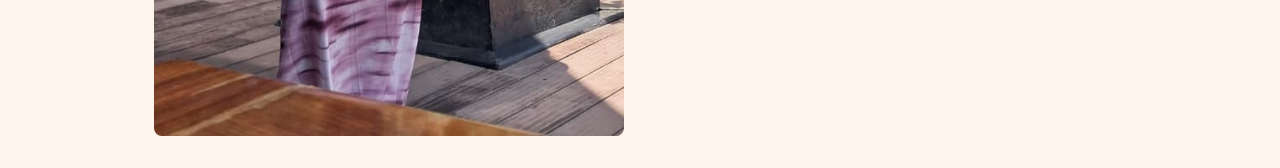
==== commit d302df58: "Update layout, remove image cropping, and add ghostwriting title" ====
--- a/index.html
+++ b/index.html
@@ -100,16 +100,13 @@
       margin-top: 1.5rem;
     }
 
-    .img-fluid {
+    /* Keeps image completely uncropped and full size */
+    .img-full {
       width: 100%;
       height: auto;
       border-radius: 8px;
-      object-fit: cover;
-    }
-
-    .profile-frame {
-      max-height: 450px;
-      object-fit: cover;
+      object-fit: contain;
+      display: block;
     }
 
     .card {
@@ -192,25 +189,13 @@
       <a href="#contact" class="btn-primary">Work With Me</a>
     </section>
 
-    <!-- Brief Overview Section -->
-    <section id="about" class="grid-2">
-      <div>
-        <h2 style="color: var(--primary-color); margin-bottom: 1rem;">Welcome to My Workspace</h2>
-        <p>I am a Data Scientist and Data Analyst, writer, and strategist committed to transforming raw information into actionable business intelligence and crafting compelling narratives that resonate.</p>
-        <br>
-        <a href="about.html" class="btn-primary">Read Full Bio</a>
-      </div>
-      <div>
-        <img src="images/profile1.jpg" alt="Hoziyana Rachel" class="img-fluid profile-frame">
-      </div>
-    </section>
-
     <!-- Services Section -->
-    <section id="services" style="margin-top: 4rem;">
-      <h2 style="color: var(--primary-color); margin-bottom: 1rem;">Services</h2>
+    <section id="services" style="margin-top: 3rem;">
+      <h2 style="color: var(--primary-color); margin-bottom: 1.5rem; font-size: 2rem;">Services</h2>
       <div class="grid-2">
         <div>
-          <img src="images/desk.jpg" alt="Data Analysis and Writing" class="img-fluid">
+          <!-- Uncropped full picture -->
+          <img src="images/profile1.jpg" alt="Hoziyana Rachel" class="img-full">
         </div>
         <div>
           <div class="card" style="margin-bottom: 1.5rem;">
@@ -227,7 +212,7 @@
 
     <!-- What You'll Find Here Section -->
     <section style="margin-top: 4rem;">
-      <h2 style="color: var(--primary-color); margin-bottom: 1rem;">What You'll Find Here</h2>
+      <h2 style="color: var(--primary-color); margin-bottom: 1rem; font-size: 1.8rem;">What You'll Find Here</h2>
       <div class="grid-4">
         <div class="card">
           <h3>Articles</h3>
@@ -250,26 +235,29 @@
 
     <!-- Data Dashboards Showcase Section -->
     <section style="margin-top: 4rem;">
-      <h2 style="color: var(--primary-color); margin-bottom: 0.5rem;">Data Analytics & Financial Intelligence</h2>
+      <h2 style="color: var(--primary-color); margin-bottom: 0.5rem; font-size: 1.8rem;">Data Analytics & Financial Intelligence</h2>
       <p style="margin-bottom: 1.5rem;">Interactive dashboards built to uncover diagnostic insights, clinical performance, and revenue trends.</p>
       <div class="grid-2">
         <div>
-          <img src="images/chart1.png" alt="Diagnostic Breakdown & Financial Intelligence Dashboard" class="img-fluid" style="box-shadow: 0 4px 12px rgba(0,0,0,0.08);">
-        </div>
-        <div>
-          <img src="images/chart2.png" alt="Clinical Performance & Patient Demographics Dashboard" class="img-fluid" style="box-shadow: 0 4px 12px rgba(0,0,0,0.08);">
-        </div>
-      </div>
-    </section>
-
-    <!-- Book Showcase Section -->
-    <section class="grid-2" style="margin-top: 4rem;">
-      <div>
-        <img src="images/book.png" alt="Letters Between Hearts Cover" class="img-fluid" style="max-width: 240px; margin: 0 auto; display: block; box-shadow: 0 4px 12px rgba(0,0,0,0.08);">
-      </div>
-      <div>
-        <h2 style="color: var(--primary-color); margin-bottom: 0.5rem;">"Letters Between Hearts"</h2>
-        <p>A original digital book published on GoodNovel detailing captivating stories and reflections, completing over 148K words with active online readership.</p>
+          <img src="images/chart1.png" alt="Diagnostic Breakdown & Financial Intelligence Dashboard" class="img-full" style="box-shadow: 0 4px 12px rgba(0,0,0,0.08);">
+        </div>
+        <div>
+          <img src="images/chart2.png" alt="Clinical Performance & Patient Demographics Dashboard" class="img-full" style="box-shadow: 0 4px 12px rgba(0,0,0,0.08);">
+        </div>
+      </div>
+    </section>
+
+    <!-- Ghostwriting & Book Showcase Section -->
+    <section style="margin-top: 4rem;">
+      <h2 style="color: var(--primary-color); margin-bottom: 1.5rem; font-size: 1.8rem;">Ghostwriting & Content Creation</h2>
+      <div class="grid-2">
+        <div>
+          <img src="images/book.png" alt="Letters Between Hearts Cover" class="img-full" style="max-width: 350px; margin: 0 auto; box-shadow: 0 4px 12px rgba(0,0,0,0.08);">
+        </div>
+        <div>
+          <h3 style="color: var(--primary-color); margin-bottom: 0.8rem; font-size: 1.5rem;">"Letters Between Hearts"</h3>
+          <p>An original digital book published on GoodNovel detailing captivating stories and reflections, completing over 148K words with active online readership.</p>
+        </div>
       </div>
     </section>
 
@@ -280,11 +268,11 @@
     <p>"Turning complex analysis and expressive storytelling into lasting real-world value."</p>
   </div>
 
-  <!-- Contact & Submission Section -->
+  <!-- Contact Section -->
   <section id="contact" class="container" style="padding-top: 3rem;">
     <div class="contact-container">
       <div>
-        <img src="images/profile2.jpg" alt="Hoziyana Rachel" class="img-fluid" style="height: 100%; object-fit: cover; max-height: 400px; width: 100%;">
+        <img src="images/profile2.jpg" alt="Hoziyana Rachel" class="img-full">
       </div>
       <div class="contact-form">
         <h3 style="color: var(--primary-color); margin-bottom: 1rem;">For inquiries or article submissions, send me a message</h3>
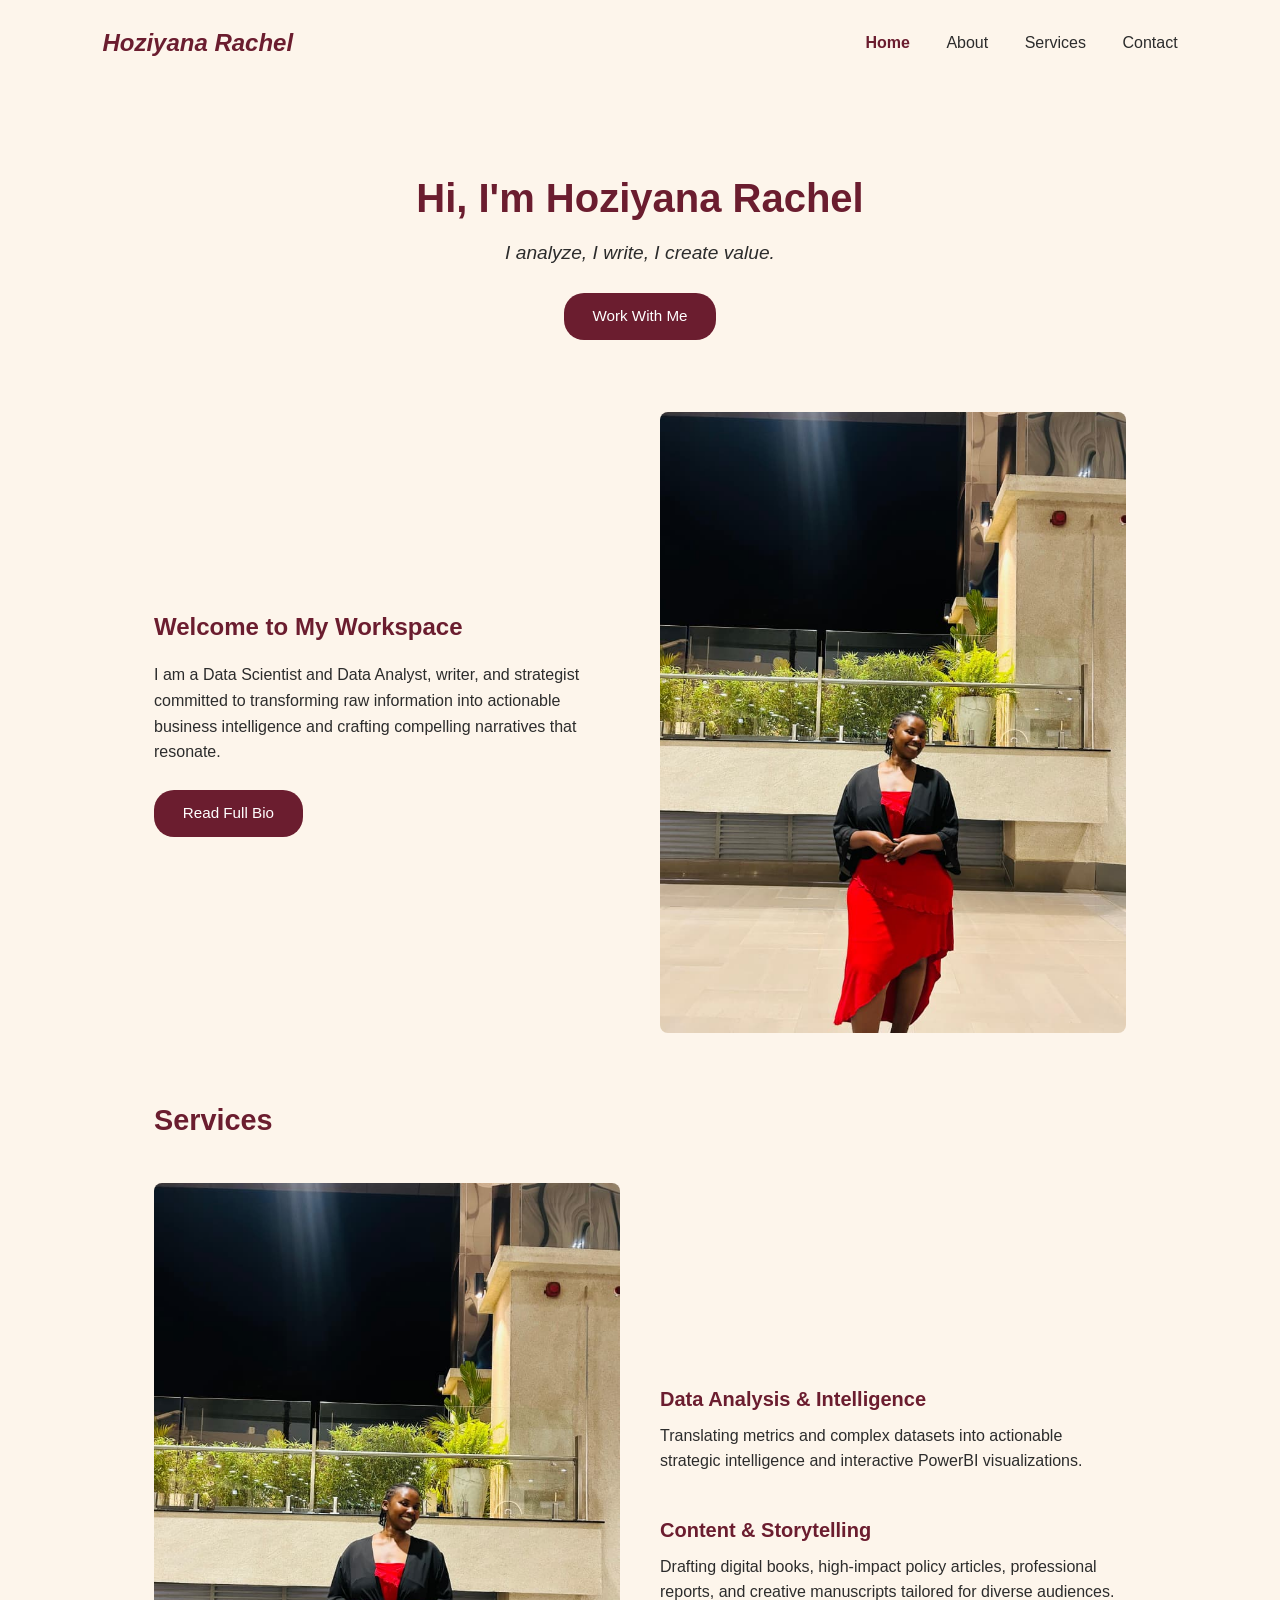
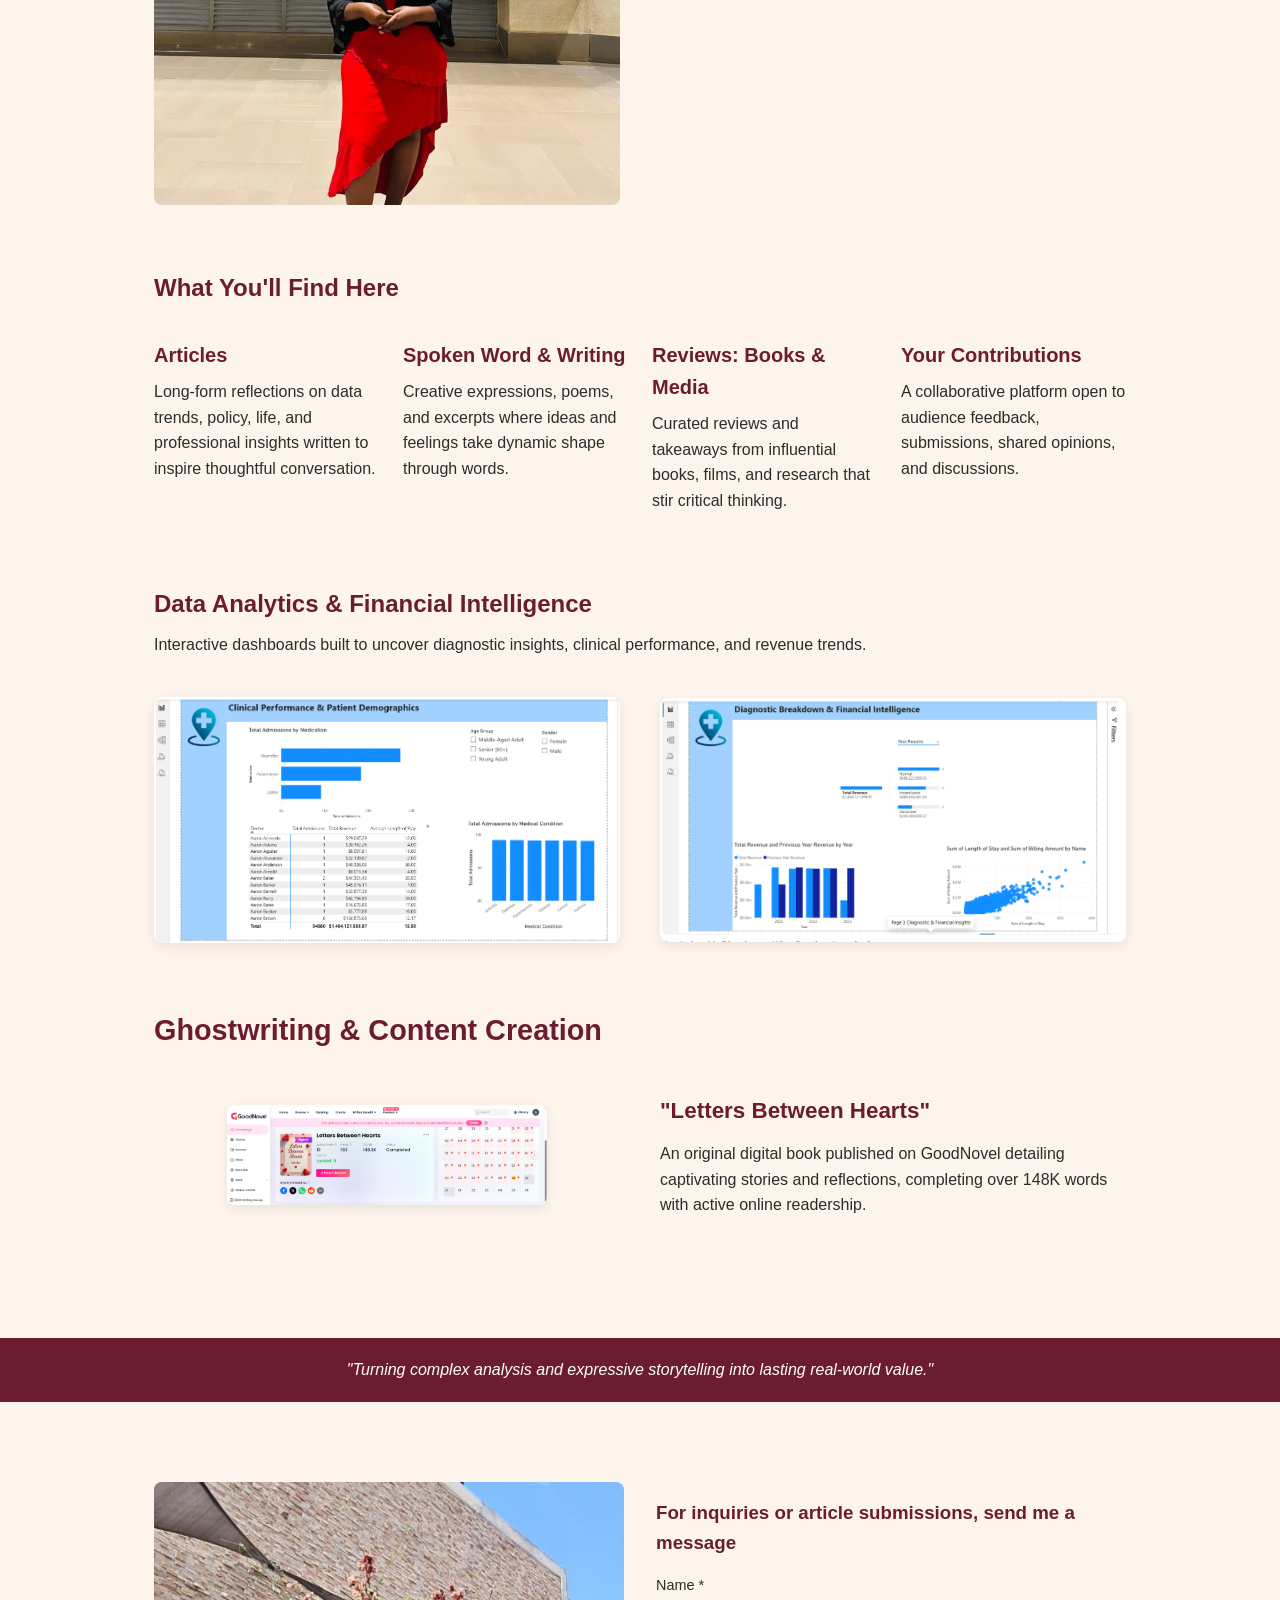
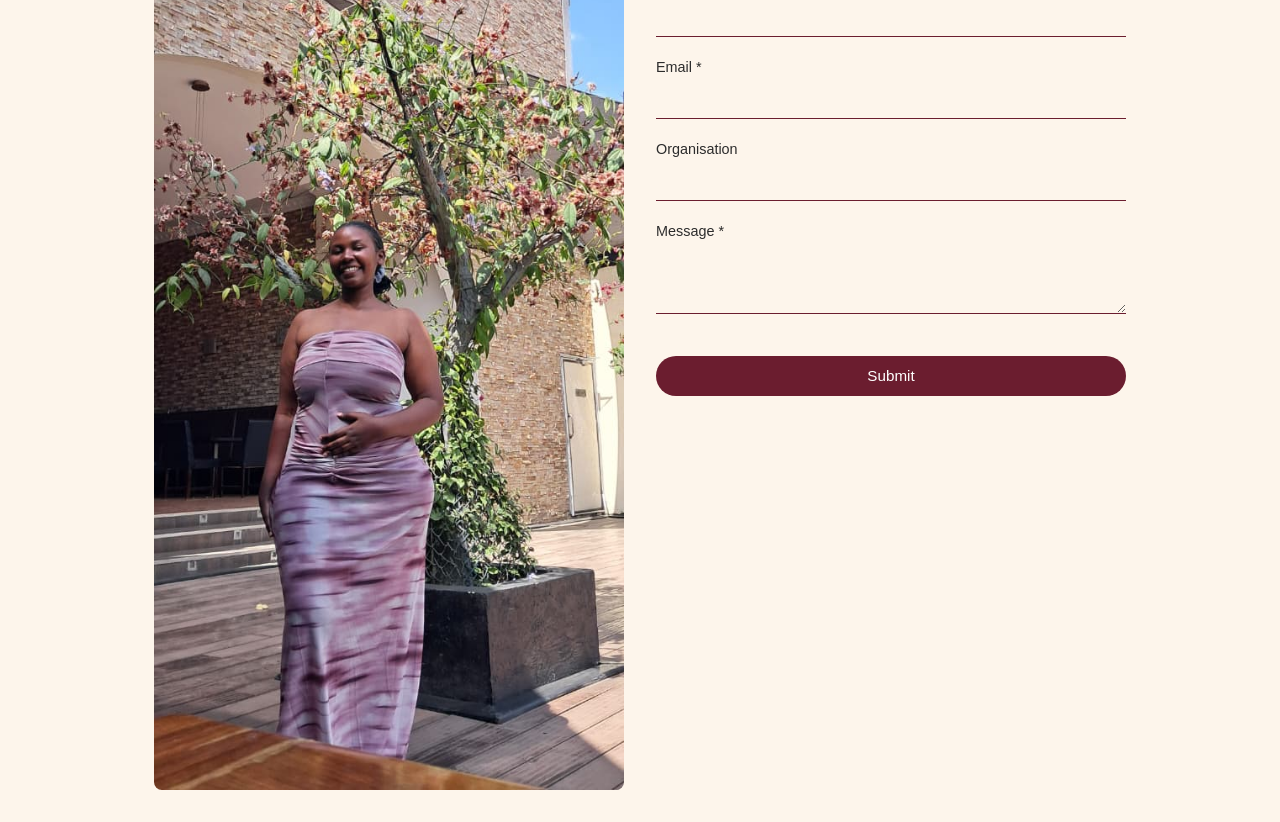
==== commit 77e540ed: "Update Services layout, uncrop full picture, and add Ghostwriting header" ====
--- a/index.html
+++ b/index.html
@@ -100,8 +100,8 @@
       margin-top: 1.5rem;
     }
 
-    /* Keeps image completely uncropped and full size */
-    .img-full {
+    /* Displays images fully without cropping */
+    .img-fluid {
       width: 100%;
       height: auto;
       border-radius: 8px;
@@ -189,13 +189,26 @@
       <a href="#contact" class="btn-primary">Work With Me</a>
     </section>
 
+    <!-- Brief Overview Section -->
+    <section id="about" class="grid-2">
+      <div>
+        <h2 style="color: var(--primary-color); margin-bottom: 1rem;">Welcome to My Workspace</h2>
+        <p>I am a Data Scientist and Data Analyst, writer, and strategist committed to transforming raw information into actionable business intelligence and crafting compelling narratives that resonate.</p>
+        <br>
+        <a href="about.html" class="btn-primary">Read Full Bio</a>
+      </div>
+      <div>
+        <img src="images/profile1.jpg" alt="Hoziyana Rachel" class="img-fluid">
+      </div>
+    </section>
+
     <!-- Services Section -->
-    <section id="services" style="margin-top: 3rem;">
-      <h2 style="color: var(--primary-color); margin-bottom: 1.5rem; font-size: 2rem;">Services</h2>
+    <section id="services" style="margin-top: 4rem;">
+      <h2 style="color: var(--primary-color); margin-bottom: 1.5rem; font-size: 1.8rem;">Services</h2>
       <div class="grid-2">
         <div>
-          <!-- Uncropped full picture -->
-          <img src="images/profile1.jpg" alt="Hoziyana Rachel" class="img-full">
+          <!-- Full picture placed under Services without cropping -->
+          <img src="images/profile1.jpg" alt="Hoziyana Rachel" class="img-fluid">
         </div>
         <div>
           <div class="card" style="margin-bottom: 1.5rem;">
@@ -212,7 +225,7 @@
 
     <!-- What You'll Find Here Section -->
     <section style="margin-top: 4rem;">
-      <h2 style="color: var(--primary-color); margin-bottom: 1rem; font-size: 1.8rem;">What You'll Find Here</h2>
+      <h2 style="color: var(--primary-color); margin-bottom: 1rem;">What You'll Find Here</h2>
       <div class="grid-4">
         <div class="card">
           <h3>Articles</h3>
@@ -235,14 +248,14 @@
 
     <!-- Data Dashboards Showcase Section -->
     <section style="margin-top: 4rem;">
-      <h2 style="color: var(--primary-color); margin-bottom: 0.5rem; font-size: 1.8rem;">Data Analytics & Financial Intelligence</h2>
+      <h2 style="color: var(--primary-color); margin-bottom: 0.5rem;">Data Analytics & Financial Intelligence</h2>
       <p style="margin-bottom: 1.5rem;">Interactive dashboards built to uncover diagnostic insights, clinical performance, and revenue trends.</p>
       <div class="grid-2">
         <div>
-          <img src="images/chart1.png" alt="Diagnostic Breakdown & Financial Intelligence Dashboard" class="img-full" style="box-shadow: 0 4px 12px rgba(0,0,0,0.08);">
-        </div>
-        <div>
-          <img src="images/chart2.png" alt="Clinical Performance & Patient Demographics Dashboard" class="img-full" style="box-shadow: 0 4px 12px rgba(0,0,0,0.08);">
+          <img src="images/chart1.png" alt="Diagnostic Breakdown & Financial Intelligence Dashboard" class="img-fluid" style="box-shadow: 0 4px 12px rgba(0,0,0,0.08);">
+        </div>
+        <div>
+          <img src="images/chart2.png" alt="Clinical Performance & Patient Demographics Dashboard" class="img-fluid" style="box-shadow: 0 4px 12px rgba(0,0,0,0.08);">
         </div>
       </div>
     </section>
@@ -252,10 +265,10 @@
       <h2 style="color: var(--primary-color); margin-bottom: 1.5rem; font-size: 1.8rem;">Ghostwriting & Content Creation</h2>
       <div class="grid-2">
         <div>
-          <img src="images/book.png" alt="Letters Between Hearts Cover" class="img-full" style="max-width: 350px; margin: 0 auto; box-shadow: 0 4px 12px rgba(0,0,0,0.08);">
-        </div>
-        <div>
-          <h3 style="color: var(--primary-color); margin-bottom: 0.8rem; font-size: 1.5rem;">"Letters Between Hearts"</h3>
+          <img src="images/book.png" alt="Letters Between Hearts Cover" class="img-fluid" style="max-width: 320px; margin: 0 auto; box-shadow: 0 4px 12px rgba(0,0,0,0.08);">
+        </div>
+        <div>
+          <h3 style="color: var(--primary-color); margin-bottom: 0.8rem; font-size: 1.4rem;">"Letters Between Hearts"</h3>
           <p>An original digital book published on GoodNovel detailing captivating stories and reflections, completing over 148K words with active online readership.</p>
         </div>
       </div>
@@ -268,11 +281,11 @@
     <p>"Turning complex analysis and expressive storytelling into lasting real-world value."</p>
   </div>
 
-  <!-- Contact Section -->
+  <!-- Contact & Submission Section -->
   <section id="contact" class="container" style="padding-top: 3rem;">
     <div class="contact-container">
       <div>
-        <img src="images/profile2.jpg" alt="Hoziyana Rachel" class="img-full">
+        <img src="images/profile2.jpg" alt="Hoziyana Rachel" class="img-fluid">
       </div>
       <div class="contact-form">
         <h3 style="color: var(--primary-color); margin-bottom: 1rem;">For inquiries or article submissions, send me a message</h3>
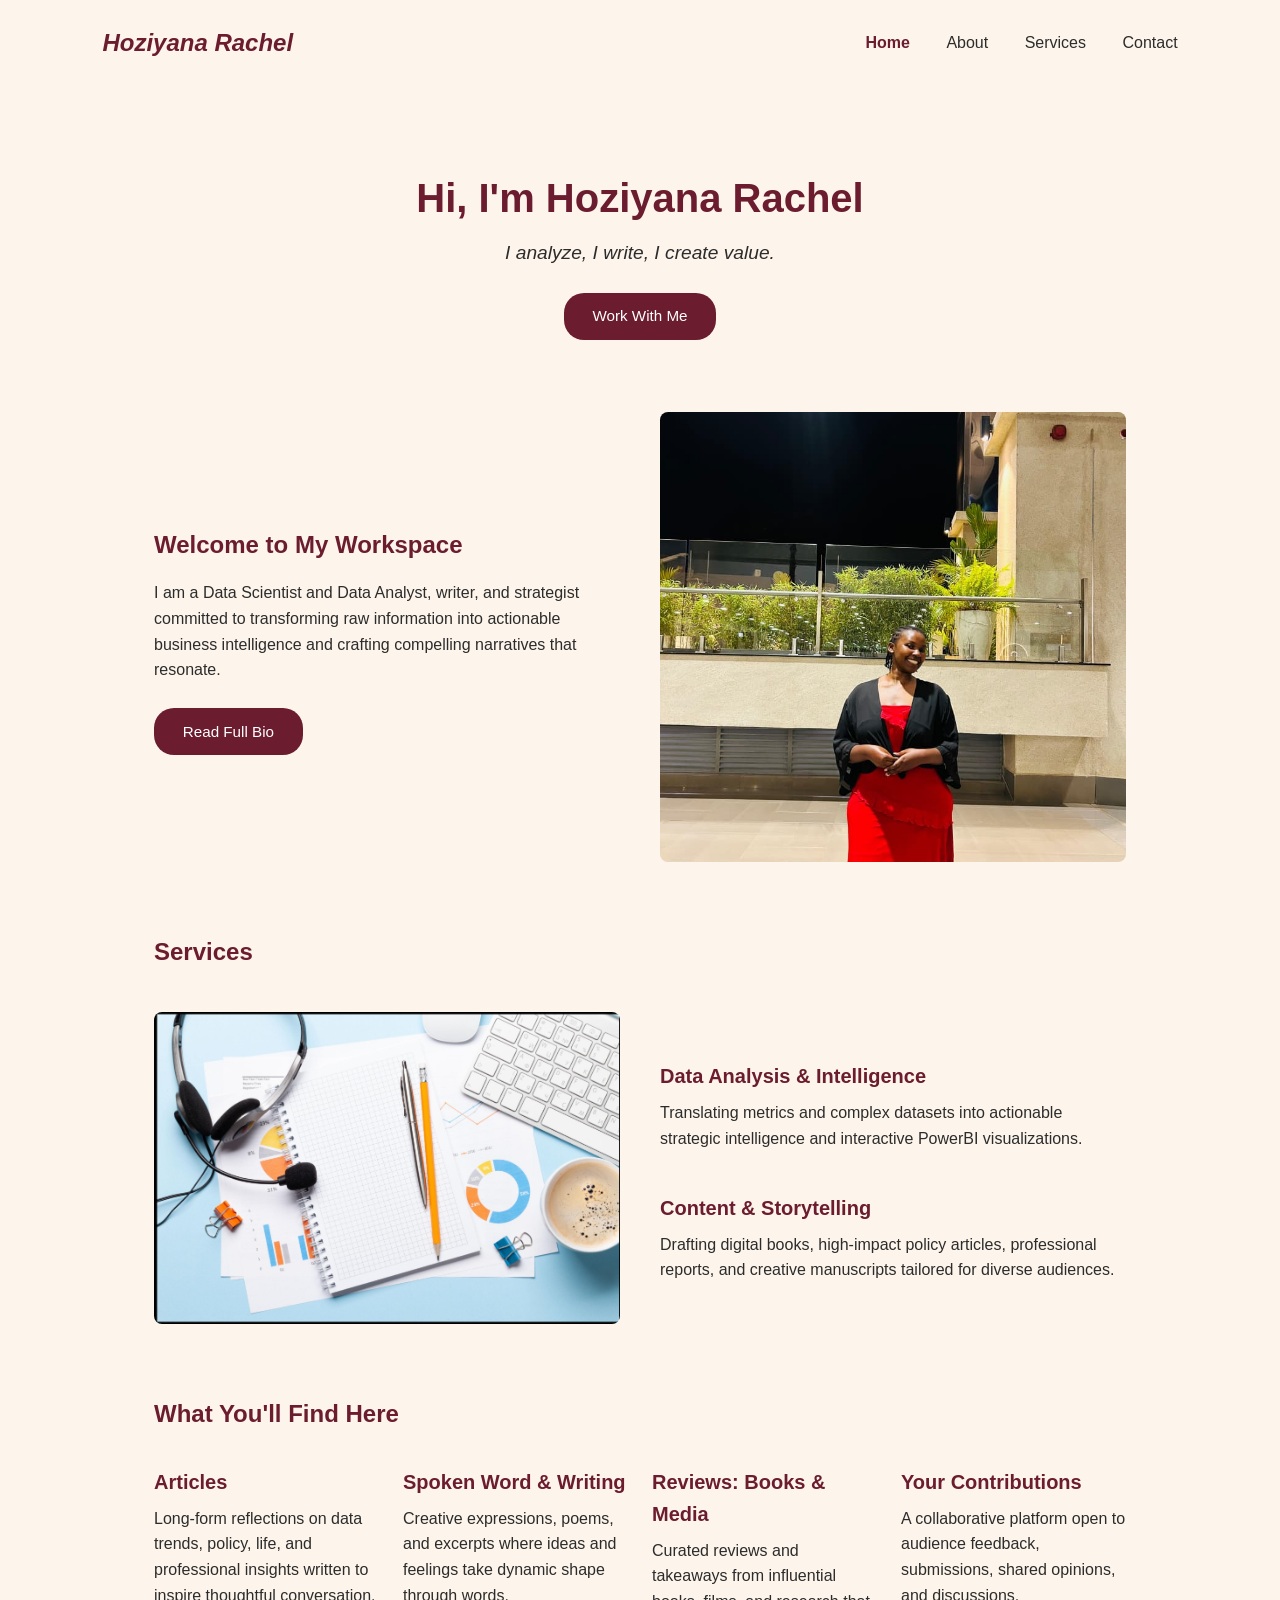
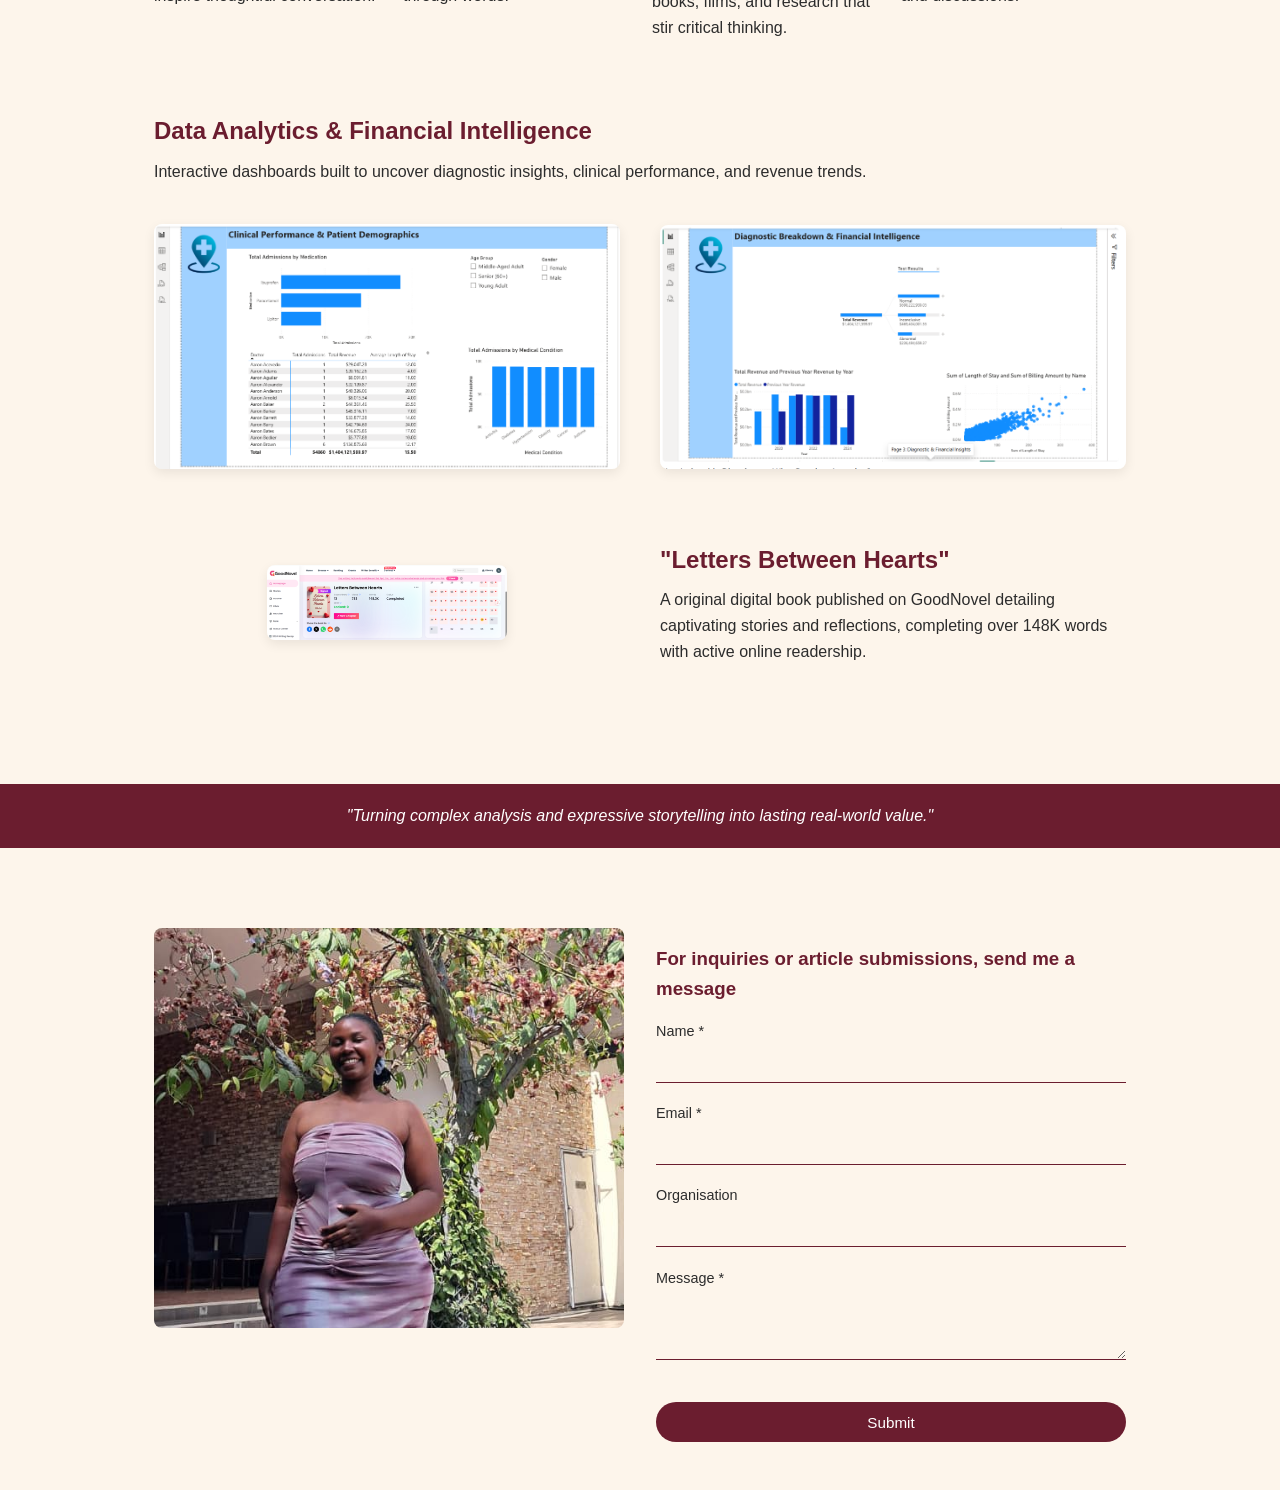
==== commit bc44aa41: "Update Services layout, uncrop full picture, and add Ghostwriting header" ====
--- a/index.html
+++ b/index.html
@@ -100,13 +100,16 @@
       margin-top: 1.5rem;
     }
 
-    /* Displays images fully without cropping */
     .img-fluid {
       width: 100%;
       height: auto;
       border-radius: 8px;
-      object-fit: contain;
-      display: block;
+      object-fit: cover;
+    }
+
+    .profile-frame {
+      max-height: 450px;
+      object-fit: cover;
     }
 
     .card {
@@ -198,17 +201,16 @@
         <a href="about.html" class="btn-primary">Read Full Bio</a>
       </div>
       <div>
-        <img src="images/profile1.jpg" alt="Hoziyana Rachel" class="img-fluid">
+        <img src="images/profile1.jpg" alt="Hoziyana Rachel" class="img-fluid profile-frame">
       </div>
     </section>
 
     <!-- Services Section -->
     <section id="services" style="margin-top: 4rem;">
-      <h2 style="color: var(--primary-color); margin-bottom: 1.5rem; font-size: 1.8rem;">Services</h2>
+      <h2 style="color: var(--primary-color); margin-bottom: 1rem;">Services</h2>
       <div class="grid-2">
         <div>
-          <!-- Full picture placed under Services without cropping -->
-          <img src="images/profile1.jpg" alt="Hoziyana Rachel" class="img-fluid">
+          <img src="images/desk.jpg" alt="Data Analysis and Writing" class="img-fluid">
         </div>
         <div>
           <div class="card" style="margin-bottom: 1.5rem;">
@@ -260,17 +262,14 @@
       </div>
     </section>
 
-    <!-- Ghostwriting & Book Showcase Section -->
-    <section style="margin-top: 4rem;">
-      <h2 style="color: var(--primary-color); margin-bottom: 1.5rem; font-size: 1.8rem;">Ghostwriting & Content Creation</h2>
-      <div class="grid-2">
-        <div>
-          <img src="images/book.png" alt="Letters Between Hearts Cover" class="img-fluid" style="max-width: 320px; margin: 0 auto; box-shadow: 0 4px 12px rgba(0,0,0,0.08);">
-        </div>
-        <div>
-          <h3 style="color: var(--primary-color); margin-bottom: 0.8rem; font-size: 1.4rem;">"Letters Between Hearts"</h3>
-          <p>An original digital book published on GoodNovel detailing captivating stories and reflections, completing over 148K words with active online readership.</p>
-        </div>
+    <!-- Book Showcase Section -->
+    <section class="grid-2" style="margin-top: 4rem;">
+      <div>
+        <img src="images/book.png" alt="Letters Between Hearts Cover" class="img-fluid" style="max-width: 240px; margin: 0 auto; display: block; box-shadow: 0 4px 12px rgba(0,0,0,0.08);">
+      </div>
+      <div>
+        <h2 style="color: var(--primary-color); margin-bottom: 0.5rem;">"Letters Between Hearts"</h2>
+        <p>A original digital book published on GoodNovel detailing captivating stories and reflections, completing over 148K words with active online readership.</p>
       </div>
     </section>
 
@@ -285,7 +284,7 @@
   <section id="contact" class="container" style="padding-top: 3rem;">
     <div class="contact-container">
       <div>
-        <img src="images/profile2.jpg" alt="Hoziyana Rachel" class="img-fluid">
+        <img src="images/profile2.jpg" alt="Hoziyana Rachel" class="img-fluid" style="height: 100%; object-fit: cover; max-height: 400px; width: 100%;">
       </div>
       <div class="contact-form">
         <h3 style="color: var(--primary-color); margin-bottom: 1rem;">For inquiries or article submissions, send me a message</h3>
